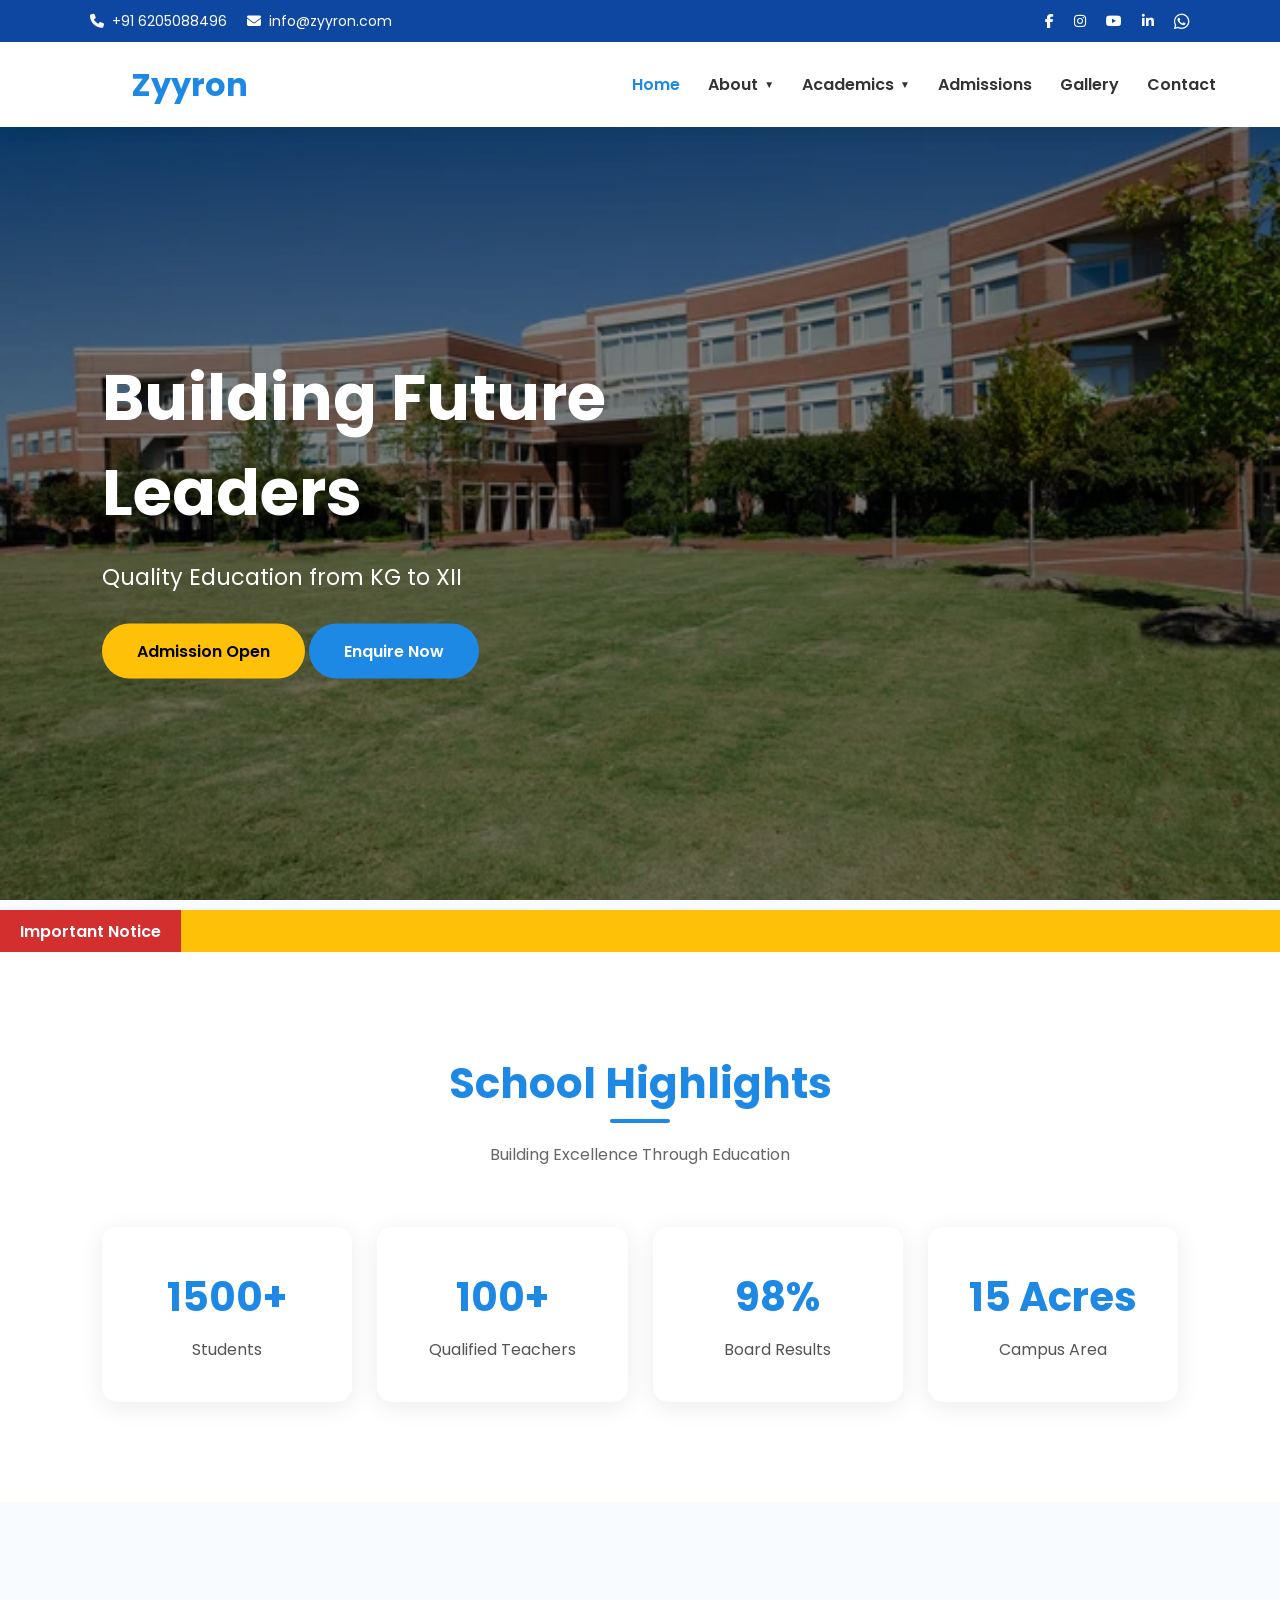
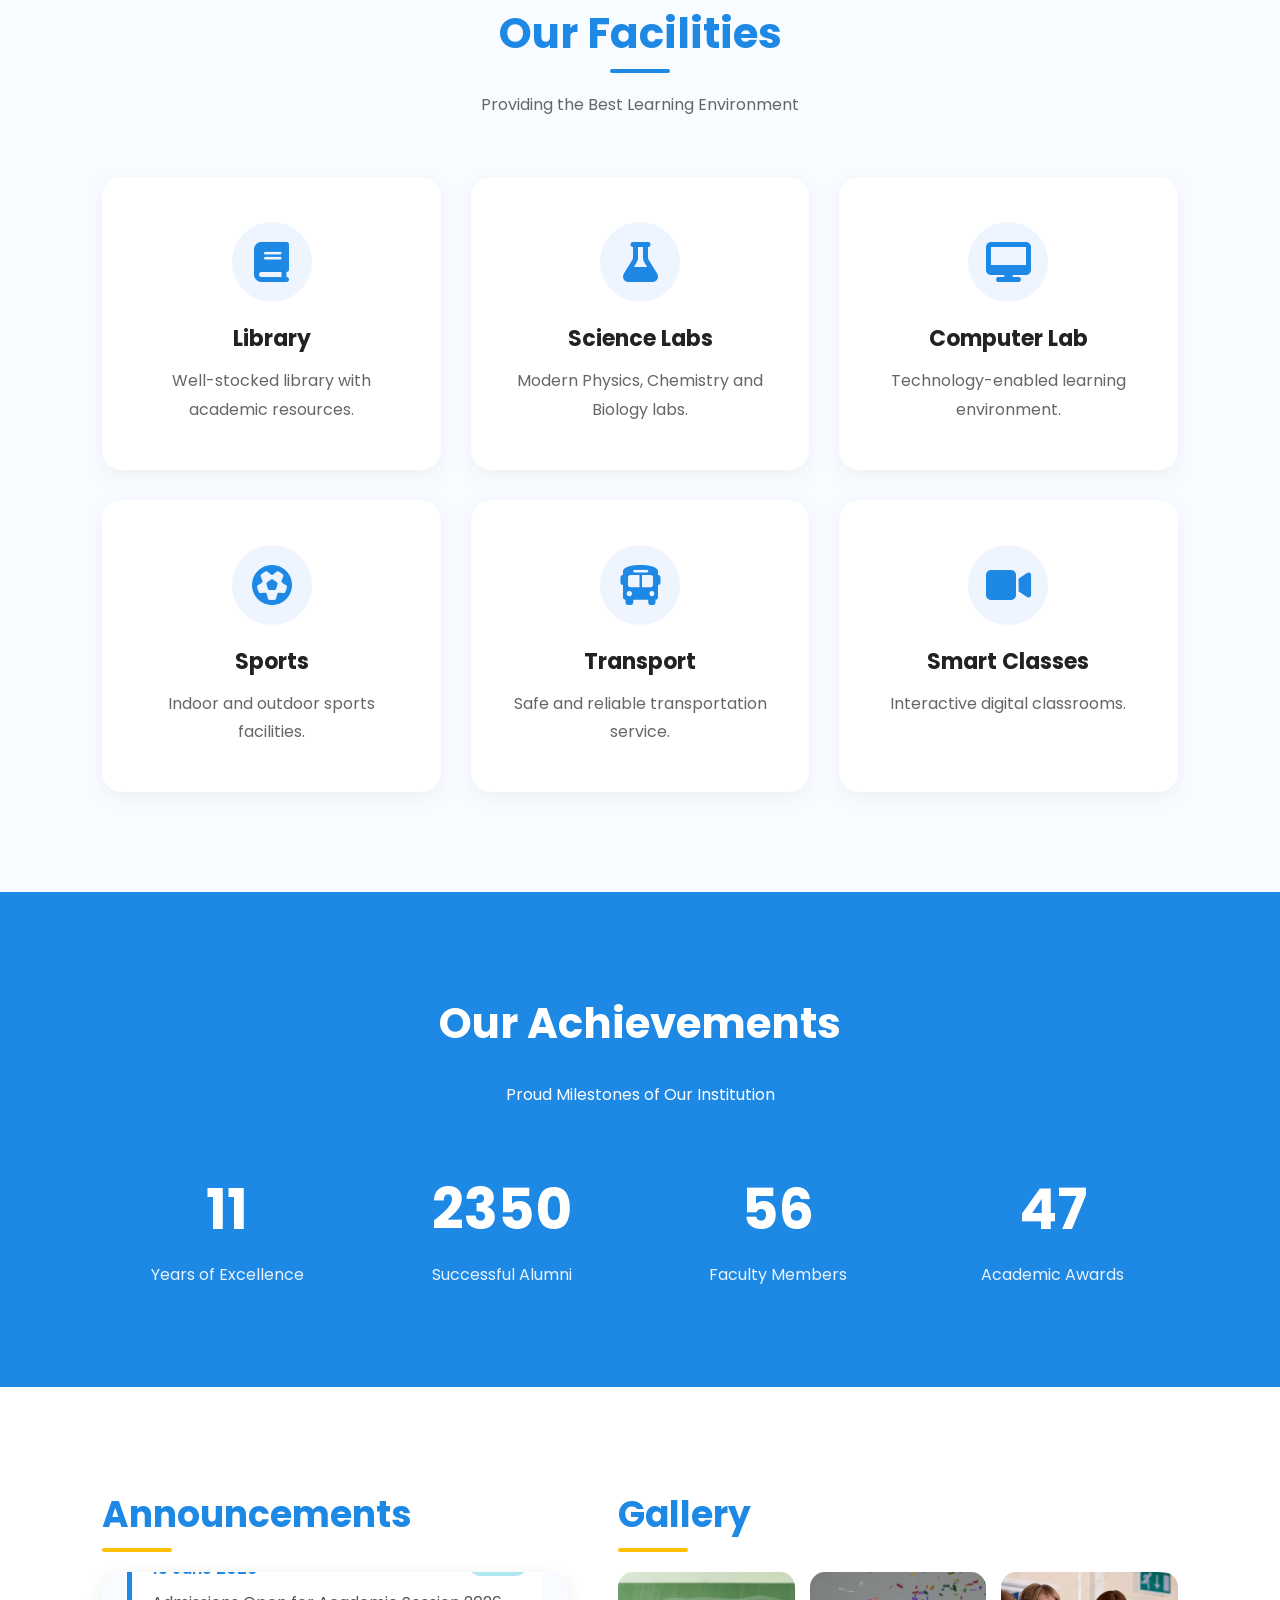
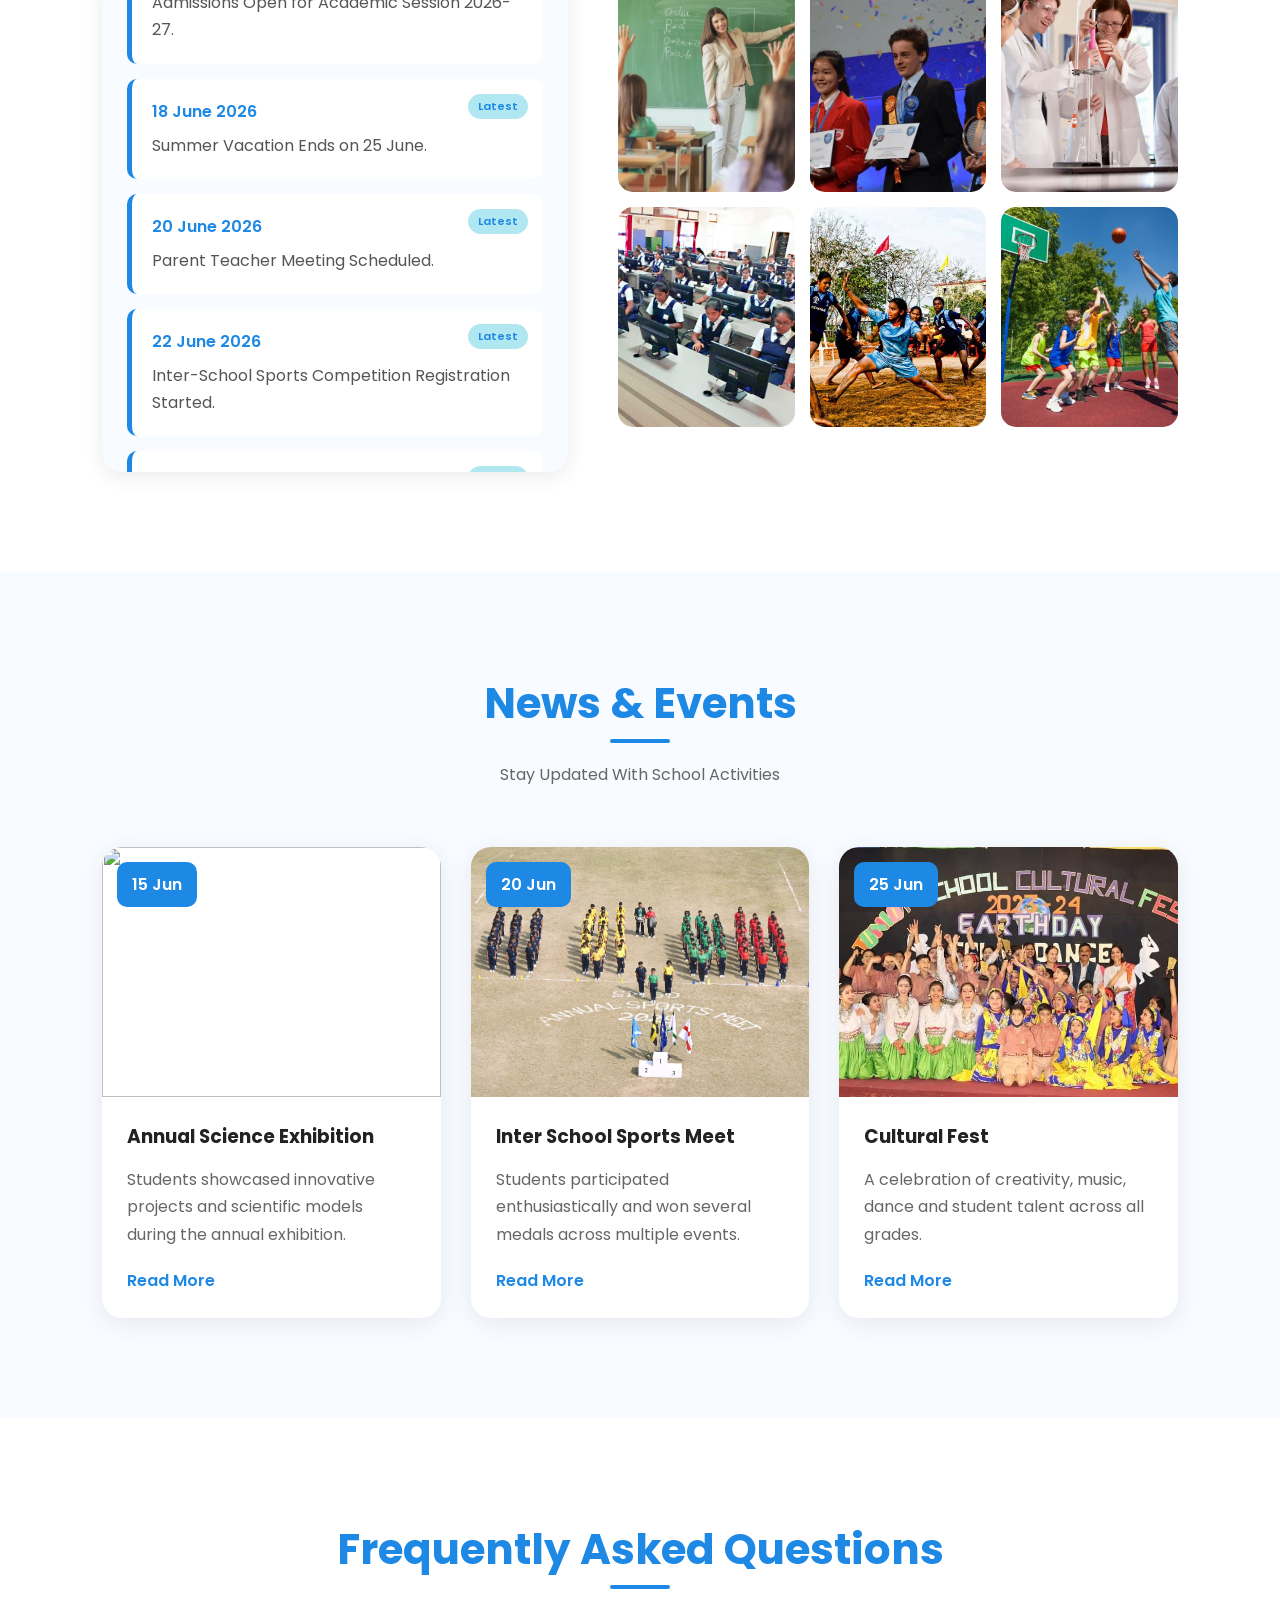
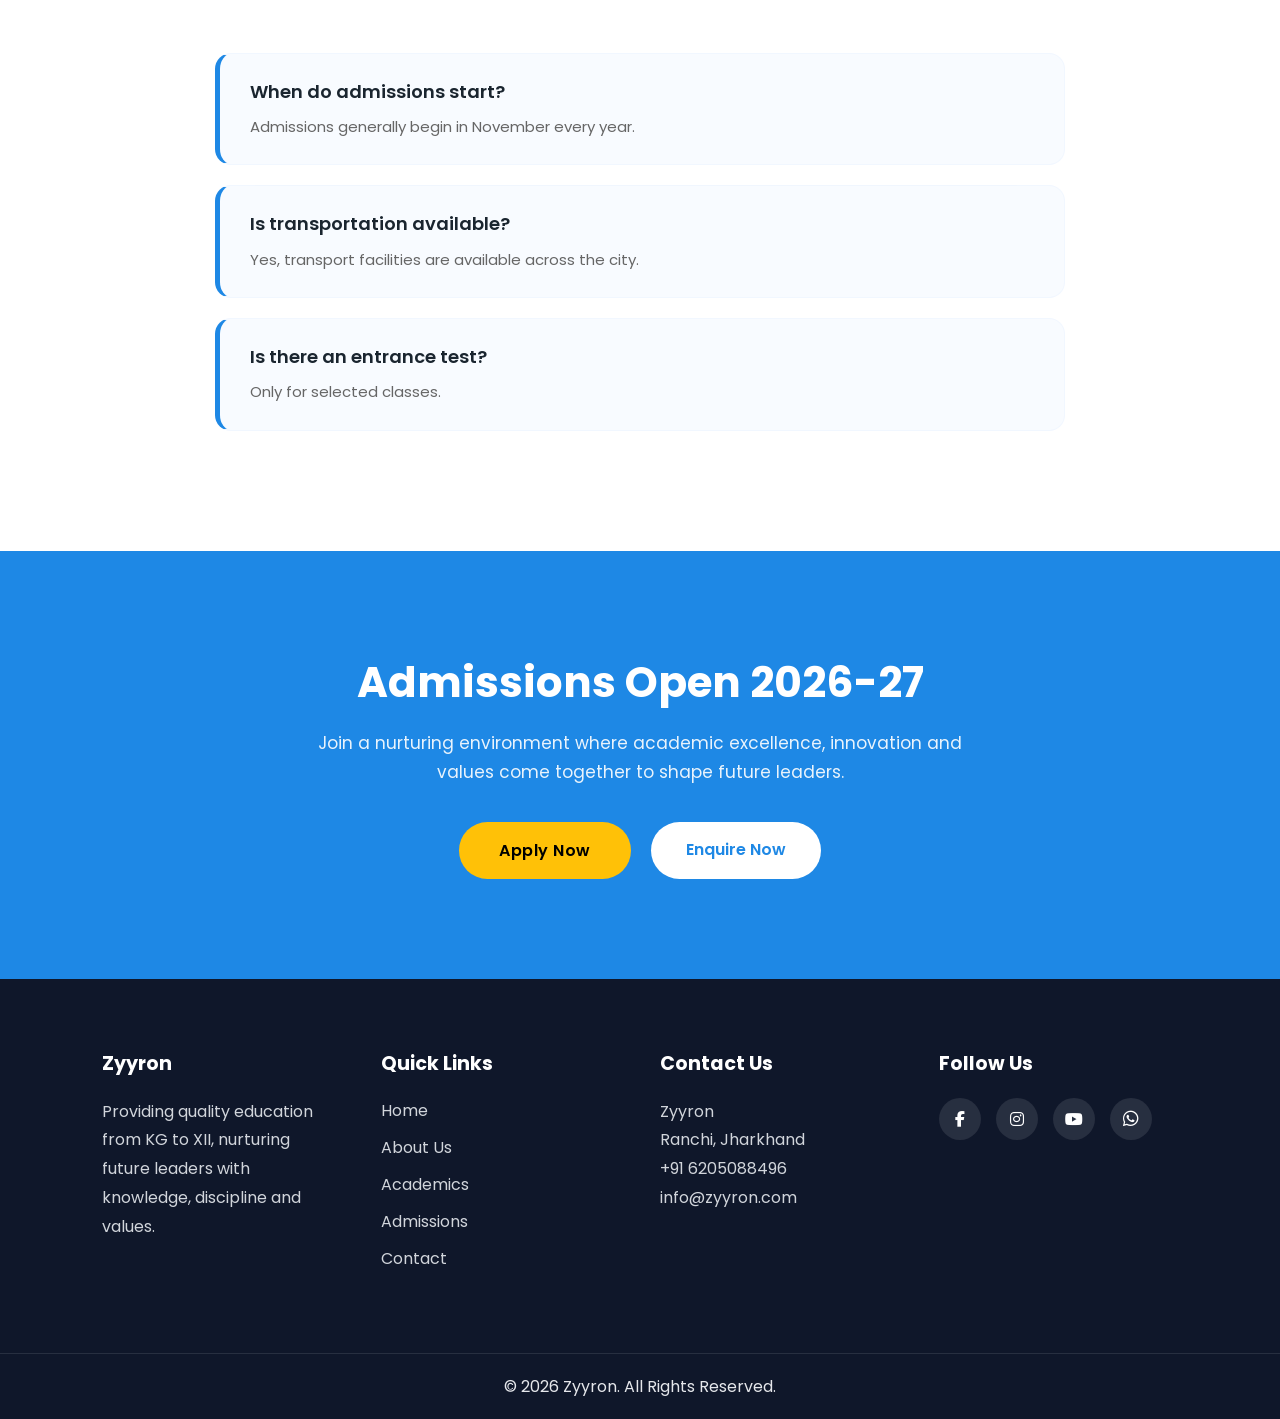
==== SCHOOL/index.html @ 056d48ff "Add files via upload" ====
<!doctype html>
<html lang="en">
  <head>
    <meta charset="UTF-8" />
    <meta name="viewport" content="width=device-width, initial-scale=1.0" />
    <meta
      name="description"
      content="Zyyron School provides quality education from KG to XII with modern facilities, experienced teachers and holistic development."
    />
    <title>School Website</title>

    <link rel="stylesheet" href="style.css" />

    <link
      rel="stylesheet"
      href="https://cdnjs.cloudflare.com/ajax/libs/font-awesome/6.5.1/css/all.min.css"
    />
    <link rel="preconnect" href="https://fonts.googleapis.com" />
    <link rel="preconnect" href="https://fonts.gstatic.com" crossorigin />

    <link
      href="https://fonts.googleapis.com/css2?family=Poppins:wght@300;400;500;600;700;800&display=swap"
      rel="stylesheet"
    />
    <link rel="stylesheet" href="https://unpkg.com/aos@2.3.4/dist/aos.css" />
  </head>
  <body>
    <!-- Navbar -->
    <header>
      <div class="top-bar">
        <div class="top-left">
          <span>
            <i class="fas fa-phone"></i>
            <a href="tel:+916205088496">+91 6205088496</a>
          </span>

          <span>
            <i class="fas fa-envelope"></i>
            <a href="mailto:info@zyyron.com">info@zyyron.com</a>
          </span>
        </div>

        <div class="top-right">
          <a href="#">
            <i class="fab fa-facebook-f"></i>
          </a>

          <a href="#">
            <i class="fab fa-instagram"></i>
          </a>

          <a href="#">
            <i class="fab fa-youtube"></i>
          </a>

          <a href="#">
            <i class="fab fa-linkedin-in"></i>
          </a>

          <a
            href="https://wa.me/916205088496"
            class="whatsapp-icon"
            target="_blank"
          >
            <i class="fab fa-whatsapp"></i>
          </a>
        </div>
      </div>
      <nav class="navbar">
        <div class="logo">
          <img src="images/logo.png" alt="" />
          <h2>Zyyron</h2>
        </div>

        <ul class="nav-links">
          <li><a href="index.html" class="active">Home</a></li>
          <li class="dropdown">
            <a href="about.html">About</a>

            <ul class="dropdown-menu">
              <li>
                <a href="director.html">Director's Message</a>
              </li>

              <li>
                <a href="principal.html">Principal's Message</a>
              </li>

              <li>
                <a href="mission-vision.html">Vision & Mission</a>
              </li>
            </ul>
          </li>
          <li class="dropdown">
            <a href="academics.html">Academics</a>
            <ul class="dropdown-menu">
              <li>
                <a href="curriculum.html">Curriculum</a>
              </li>
            </ul>
          </li>

          <li><a href="admissions.html">Admissions</a></li>
          <li><a href="gallery.html">Gallery</a></li>
          <li><a href="contact.html">Contact</a></li>
        </ul>

        <div class="menu-btn">
          <i class="fas fa-bars"></i>
        </div>
      </nav>
    </header>

    <!-- Hero Banner -->
    <section class="hero">
      <div class="slide active">
        <img src="images/school1.jpg" alt="" />
        <div class="overlay"></div>

        <div class="hero-content">
          <h1>Building Future Leaders</h1>
          <p>Quality Education from KG to XII</p>
          <a href="admissions.html" class="hero-btn">Admission Open</a>
          <a href="#" class="hero-btn enquiry-btn"> Enquire Now </a>
        </div>
      </div>

      <div class="slide">
        <img src="images/school2.jpg" alt="" />
        <div class="overlay"></div>

        <div class="hero-content">
          <h1>Learning Beyond Classrooms</h1>
          <p>Inspiring Excellence Everyday</p>
          <a href="about.html" class="hero-btn">Explore More</a>
        </div>
      </div>

      <div class="slide">
        <img src="images/students.jpg" alt="" />
        <div class="overlay"></div>

        <div class="hero-content">
          <h1>Empowering Young Minds</h1>
          <p>Knowledge • Values • Success</p>
          <a href="academics.html" class="hero-btn">Learn More</a>
        </div>
      </div>
    </section>

    <section class="notice-bar">
      <div class="notice-label">Important Notice</div>

      <div class="notice-wrapper">
        <div class="notice-text">
          Admissions Open For Academic Session 2026-27 • Scholarship
          Applications Available • Annual Sports Day Registration Starts From
          1st July • Parent-Teacher Meeting Scheduled On 15th July •
        </div>
      </div>
    </section>

    <!-- Enquiry Popup -->

    <div class="enquiry-popup" id="enquiryPopup">
      <div class="popup-content">
        <span class="close-popup">&times;</span>
        <div class="popup-icon">
          <i class="fas fa-graduation-cap"></i>
        </div>

        <h2>Admission Enquiry</h2>
        <p>Fill out the form and we'll get back to you shortly.</p>

        <form id="enquiryForm">
          <div class="form-group">
            <input
              type="text"
              name="name"
              placeholder="Student Name"
              required
            />
          </div>

          <div class="form-group">
            <input
              type="text"
              name="parent"
              placeholder="Parent Name"
              required
            />
          </div>

          <div class="form-group">
            <input
              type="tel"
              name="phone"
              placeholder="Mobile Number"
              required
            />
          </div>

          <div class="form-group">
            <input type="email" name="email" placeholder="Email Address" />
          </div>

          <div class="form-group">
            <select name="class" required>
              <option value="">Select Class</option>
              <option>UKG</option>
              <option>Class 1</option>
              <option>Class 2</option>
              <option>Class 3</option>
              <option>Class 4</option>
              <option>Class 5</option>
              <option>Class 6</option>
              <option>Class 7</option>
              <option>Class 8</option>
              <option>Class 9</option>
              <option>Class 10</option>
              <option>Class 11</option>
              <option>Class 12</option>
            </select>
          </div>

          <div class="form-group">
            <textarea
              rows="4"
              name="message"
              placeholder="Your Message"
            ></textarea>
          </div>

          <button type="submit" class="submit-btn">Submit Enquiry</button>
        </form>
      </div>
    </div>

    <!-- School Highlights -->

    <section class="highlights">
      <div class="section-title">
        <h2>School Highlights</h2>
        <p>Building Excellence Through Education</p>
      </div>

      <div class="highlight-container">
        <div class="highlight-card">
          <h3>1500+</h3>
          <p>Students</p>
        </div>

        <div class="highlight-card">
          <h3>100+</h3>
          <p>Qualified Teachers</p>
        </div>

        <div class="highlight-card">
          <h3>98%</h3>
          <p>Board Results</p>
        </div>

        <div class="highlight-card">
          <h3>15 Acres</h3>
          <p>Campus Area</p>
        </div>
      </div>
    </section>

    <!-- Facilities -->

    <section class="facilities">
      <div class="section-title">
        <h2>Our Facilities</h2>
        <p>Providing the Best Learning Environment</p>
      </div>

      <div class="facility-container">
        <div class="facility-card">
          <i class="fas fa-book"></i>
          <h3>Library</h3>
          <p>Well-stocked library with academic resources.</p>
        </div>

        <div class="facility-card">
          <i class="fas fa-flask"></i>
          <h3>Science Labs</h3>
          <p>Modern Physics, Chemistry and Biology labs.</p>
        </div>

        <div class="facility-card">
          <i class="fas fa-desktop"></i>
          <h3>Computer Lab</h3>
          <p>Technology-enabled learning environment.</p>
        </div>

        <div class="facility-card">
          <i class="fas fa-futbol"></i>
          <h3>Sports</h3>
          <p>Indoor and outdoor sports facilities.</p>
        </div>

        <div class="facility-card">
          <i class="fas fa-bus"></i>
          <h3>Transport</h3>
          <p>Safe and reliable transportation service.</p>
        </div>

        <div class="facility-card">
          <i class="fas fa-video"></i>
          <h3>Smart Classes</h3>
          <p>Interactive digital classrooms.</p>
        </div>
      </div>
    </section>

    <!-- Achievements -->

    <section class="achievements">
      <div class="section-title light">
        <h2>Our Achievements</h2>
        <p>Proud Milestones of Our Institution</p>
      </div>

      <div class="achievement-container">
        <div class="achievement-box">
          <h3 class="counter" data-target="25">0</h3>
          <span>Years of Excellence</span>
        </div>

        <div class="achievement-box">
          <h3 class="counter" data-target="5000">0</h3>
          <span>Successful Alumni</span>
        </div>

        <div class="achievement-box">
          <h3 class="counter" data-target="120">0</h3>
          <span>Faculty Members</span>
        </div>

        <div class="achievement-box">
          <h3 class="counter" data-target="100">0</h3>
          <span>Academic Awards</span>
        </div>
      </div>
    </section>

    <!-- Announcements & Gallery -->

    <section class="announcement-gallery">
      <!-- Announcements -->

      <div class="announcements">
        <div class="section-heading">
          <h2>Announcements</h2>
        </div>

        <div class="announcement-box">
          <div class="announcement-item">
            <span class="latest-badge"> Latest </span>
            <span>15 June 2026</span>
            <p>Admissions Open for Academic Session 2026-27.</p>
          </div>

          <div class="announcement-item">
            <span class="latest-badge"> Latest </span>
            <span>18 June 2026</span>
            <p>Summer Vacation Ends on 25 June.</p>
          </div>

          <div class="announcement-item">
            <span class="latest-badge"> Latest </span>
            <span>20 June 2026</span>
            <p>Parent Teacher Meeting Scheduled.</p>
          </div>

          <div class="announcement-item">
            <span class="latest-badge"> Latest </span>
            <span>22 June 2026</span>
            <p>Inter-School Sports Competition Registration Started.</p>
          </div>

          <div class="announcement-item">
            <span class="latest-badge"> Latest </span>
            <span>25 June 2026</span>
            <p>New School Transport Routes Released.</p>
          </div>
        </div>
      </div>

      <!-- Gallery -->

      <div class="gallery">
        <div class="section-heading">
          <h2>Gallery</h2>
        </div>

        <div class="gallery-grid">
          <img src="images/gallery1.webp" alt="" />
          <img src="images/gallery2.webp" alt="" />
          <img src="images/gallery3.jpg" alt="" />
          <img src="images/gallery4.jpg" alt="" />
          <img src="images/gallery5.jpg" alt="" />
          <img src="images/gallery6.webp" alt="" />
        </div>
      </div>
    </section>

    <!-- News & Events -->

    <section class="news-events">
      <div class="section-title">
        <h2>News & Events</h2>
        <p>Stay Updated With School Activities</p>
      </div>

      <div class="news-container">
        <div class="news-card">
          <div class="news-image">
            <img src="images/event1.jpg" alt="" />
            <span>15 Jun</span>
          </div>

          <div class="news-content">
            <h3>Annual Science Exhibition</h3>
            <p>
              Students showcased innovative projects and scientific models
              during the annual exhibition.
            </p>

            <a href="#">Read More</a>
          </div>
        </div>

        <div class="news-card">
          <div class="news-image">
            <img src="images/event2.jpg" alt="" />
            <span>20 Jun</span>
          </div>

          <div class="news-content">
            <h3>Inter School Sports Meet</h3>
            <p>
              Students participated enthusiastically and won several medals
              across multiple events.
            </p>

            <a href="#">Read More</a>
          </div>
        </div>

        <div class="news-card">
          <div class="news-image">
            <img src="images/event3.jpg" alt="" />
            <span>25 Jun</span>
          </div>

          <div class="news-content">
            <h3>Cultural Fest</h3>
            <p>
              A celebration of creativity, music, dance and student talent
              across all grades.
            </p>

            <a href="#">Read More</a>
          </div>
        </div>
      </div>
    </section>

    <section class="faq">
      <div class="section-title">
        <h2>Frequently Asked Questions</h2>
      </div>

      <div class="faq-item">
        <h3>When do admissions start?</h3>
        <p>Admissions generally begin in November every year.</p>
      </div>

      <div class="faq-item">
        <h3>Is transportation available?</h3>
        <p>Yes, transport facilities are available across the city.</p>
      </div>

      <div class="faq-item">
        <h3>Is there an entrance test?</h3>
        <p>Only for selected classes.</p>
      </div>
    </section>

    <!-- Admissions CTA -->

    <section class="admission-cta">
      <div class="cta-content">
        <h2>Admissions Open 2026-27</h2>

        <p>
          Join a nurturing environment where academic excellence, innovation and
          values come together to shape future leaders.
        </p>

        <div class="cta-buttons">
          <a href="admissions.html" class="apply-btn"> Apply Now </a>

          <a href="contact.html" class="enquire-btn"> Enquire Now </a>
        </div>
      </div>
    </section>
    <footer>
      <div class="footer-container">
        <div class="footer-box">
          <h3>Zyyron</h3>

          <p>
            Providing quality education from KG to XII, nurturing future leaders
            with knowledge, discipline and values.
          </p>
        </div>

        <div class="footer-box">
          <h3>Quick Links</h3>

          <ul>
            <li><a href="index.html">Home</a></li>
            <li><a href="about.html">About Us</a></li>
            <li><a href="academics.html">Academics</a></li>
            <li><a href="admissions.html">Admissions</a></li>
            <li><a href="contact.html">Contact</a></li>
          </ul>
        </div>

        <div class="footer-box">
          <h3>Contact Us</h3>

          <p>
            Zyyron<br />
            Ranchi, Jharkhand
          </p>

          <p>+91 6205088496</p>

          <p>info@zyyron.com</p>
        </div>

        <div class="footer-box">
          <h3>Follow Us</h3>

          <div class="social-icons">
            <a href="#"><i class="fab fa-facebook-f"></i></a>

            <a href="#"><i class="fab fa-instagram"></i></a>

            <a href="#"><i class="fab fa-youtube"></i></a>

            <a
              href="https://wa.me/916205088496"
              class="whatsapp-icon"
              target="_blank"
            >
              <i class="fab fa-whatsapp"></i>
            </a>
          </div>
        </div>
      </div>

      <div class="copyright">
        <a href="https://www.zyyron.com">© 2026 Zyyron. All Rights Reserved.</a>
      </div>
    </footer>

    <script src="https://unpkg.com/aos@2.3.4/dist/aos.js"></script>

    <script>
      document.addEventListener("DOMContentLoaded", () => {
        /* AOS */
        AOS.init({
          duration: 1000,
          once: true,
        });

        /* MOBILE MENU */
        const menuBtn = document.querySelector(".menu-btn");
        const navLinks = document.querySelector(".nav-links");

        if (menuBtn && navLinks) {
          menuBtn.addEventListener("click", () => {
            navLinks.classList.toggle("active");

            const icon = menuBtn.querySelector("i");

            if (icon) {
              icon.className = navLinks.classList.contains("active")
                ? "fas fa-times"
                : "fas fa-bars";
            }
          });
        }

        /* HERO SLIDER */
        const slides = document.querySelectorAll(".slide");

        if (slides.length > 1) {
          let currentSlide = 0;

          setInterval(() => {
            slides[currentSlide].classList.remove("active");

            currentSlide = (currentSlide + 1) % slides.length;

            slides[currentSlide].classList.add("active");
          }, 4000);
        }

        /* COUNTER */
        const counters = document.querySelectorAll(".counter");
        const achievementSection = document.querySelector(".achievements");

        if (counters.length && achievementSection) {
          const startCounter = () => {
            counters.forEach((counter) => {
              const target = Number(counter.dataset.target);
              let count = 0;
              const increment = target / 100;

              const updateCounter = () => {
                count += increment;

                if (count < target) {
                  counter.textContent = Math.floor(count);

                  requestAnimationFrame(updateCounter);
                } else {
                  counter.textContent = target.toLocaleString();
                }
              };

              updateCounter();
            });
          };

          const observer = new IntersectionObserver(
            (entries) => {
              if (entries[0].isIntersecting) {
                startCounter();
                observer.unobserve(achievementSection);
              }
            },
            {
              threshold: 0.3,
            },
          );

          observer.observe(achievementSection);
        }

        /* AUTO ANNOUNCEMENT SCROLL */
        const announcementBox = document.querySelector(".announcement-box");

        if (announcementBox) {
          let scrollAmount = 0;
          let scrollInterval;

          const startScroll = () => {
            scrollInterval = setInterval(() => {
              scrollAmount++;

              announcementBox.scrollTop = scrollAmount;

              if (
                scrollAmount >=
                announcementBox.scrollHeight - announcementBox.clientHeight
              ) {
                scrollAmount = 0;
              }
            }, 40);
          };

          const stopScroll = () => {
            clearInterval(scrollInterval);
          };

          startScroll();

          announcementBox.addEventListener("mouseenter", stopScroll);
          announcementBox.addEventListener("mouseleave", startScroll);
        }

        /* ENQUIRY POPUP */
        const popup = document.getElementById("enquiryPopup");
        const openBtn = document.querySelector(".enquiry-btn");
        const closeBtn = document.querySelector(".close-popup");

        if (popup) {
          // Auto popup after 8 seconds
          setTimeout(() => {
            popup.style.display = "flex";
          }, 8000);

          // Open from button
          if (openBtn) {
            openBtn.addEventListener("click", (e) => {
              e.preventDefault();
              popup.style.display = "flex";
            });
          }

          // Close button
          if (closeBtn) {
            closeBtn.addEventListener("click", () => {
              popup.style.display = "none";
            });
          }

          // Click outside
          popup.addEventListener("click", (e) => {
            if (e.target === popup) {
              popup.style.display = "none";
            }
          });
        }
      });
    </script>
  </body>
</html>
---- SCHOOL/style.css ----
/* ====================================
   GLOBAL
==================================== */

* {
    margin: 0;
    padding: 0;
    box-sizing: border-box;
}

html {
    scroll-behavior: smooth;
}

body {
    font-family: 'Poppins', sans-serif;
    background: #f8fbff;
    overflow-x: hidden;
    color:#333;  /*--------------------------------------*/
}

a {
    text-decoration: none;
    color: inherit; /*------------------*/
}

img {
    max-width: 100%;
    display: block;
    height: auto;/*---------------------*/
}

section {
    width: 100%;
}

/* ====================================
   TOP BAR
==================================== */

.top-bar {
    position: fixed;
    top: 0;
    left: 0;
    width: 100%;
    height: 42px;

    display: flex;
    justify-content: space-between;
    align-items: center;

    padding: 0 7%;

    background: #0d47a1;
    color: #fff;

    z-index: 1001;
    font-size: 14px;
}

.top-left,
.top-right {
    display: flex;
    align-items: center;
    gap: 20px;
}

.top-left span {
    display: flex;
    align-items: center;
    gap: 8px;
}

.top-left a,
.top-right a {
    color: #fff;
    transition: .3s;
}

.top-left a:hover {
    text-decoration: underline;
}

.top-right a:hover {
    color: #FFC107;
    transform: translateY(-2px);
}

.whatsapp-icon {
    font-size: 18px;
}

/* ====================================
   NAVBAR
==================================== */

.navbar {
    position: fixed;
    top: 42px;
    left: 0;

    width: 100%;
    height: 85px;

    display: flex;
    justify-content: space-between;
    align-items: center;

    padding: 0 5%;

    background: #fff;

    box-shadow: 0 2px 15px rgba(0, 0, 0, .08);

    z-index: 1000;
}

.logo {
    display: flex;
    align-items: center;
    gap: 12px;
}

.logo img {
    width: 55px;
}

.logo h2 {
    color: #1E88E5;
    font-size: 32px;
    font-weight: 700;
}

.nav-links {
    display: flex;
    align-items: center;
    list-style: none;
    gap: 28px;
}

.nav-links li {
    position: relative;
}

.nav-links a {
    text-decoration: none;
    color: #333;
    font-weight: 600;
    transition: .3s;
}

.nav-links a:hover {
    color: #1E88E5;
}

/* ====================================
   DROPDOWN
==================================== */

.dropdown {
    position: relative;
}

.dropdown>a {
    display: flex;
    align-items: center;
    gap: 6px;
}

.dropdown>a::after {
    content: "▼";
    font-size: 10px;
    transition:.3s;/*-----------------*/

}
.dropdown:hover>a::after{
    transform:rotate(180deg);
}

.dropdown-menu {
    position: absolute;

    top: 120%;
    left: 0;

    min-width: 240px;

    background: #fff;

    list-style: none;

    border-radius: 12px;

    overflow: hidden;

    box-shadow: 0 10px 30px rgba(0, 0, 0, .12);

    opacity: 0;
    visibility: hidden;

    transform: translateY(10px);

    transition: .3s ease;

    z-index: 1100;
}

.dropdown:hover .dropdown-menu {
    opacity: 1;
    visibility: visible;
    transform: translateY(0);
}

.dropdown-menu li {
    width: 100%;
    border-bottom: 1px solid #eee;
}

.dropdown-menu li:last-child {
    border-bottom: none;
}

.dropdown-menu a {
    display: block;

    padding: 14px 18px;

    color: #333;
    font-weight: 500;

    transition: .3s;
}

.dropdown-menu a:hover {
    background: #f8fbff;
    color: #1E88E5;
}

.nav-links a.active{
    color:#1E88E5;
}

/* ====================================
   MOBILE MENU BUTTON
==================================== */

.menu-btn{
    display:none;
    font-size:28px;
    cursor:pointer;
    color:#333;
}

/* ====================================
   TABLET
==================================== */

@media (max-width:992px){

    .top-bar{
        padding:0 4%;
        font-size:13px;
    }

    .top-left,
    .top-right{
        gap:12px;
    }

    .navbar{
        padding:0 4%;
    }

    .logo h2{
        font-size:28px;
    }

    .nav-links{
        gap:18px;
    }

    .nav-links a{
        font-size:15px;
    }
}

/* ====================================
   MOBILE
==================================== */

@media (max-width:768px){

    /* Top Bar */

    .top-bar{
        height:40px;
        padding:0 4%;
        font-size:12px;
    }

    .top-left,
    .top-right{
        gap:10px;
    }

    /* Navbar */

    .navbar{
        top:40px;
        height:70px;
        padding:0 5%;
    }

    .logo img{
        width:42px;
    }

    .logo h2{
        font-size:24px;
    }

    .menu-btn{
        display:block;
        font-size:24px;
        z-index:1100;
    }

    /* Mobile Menu */

    .nav-links{
        position:fixed;
        top:110px; /* 40px top bar + 70px navbar */
        left:0;

        width:100%;

        background:#fff;

        display:none;
        flex-direction:column;
        align-items:flex-start;

        gap:0;

        padding:15px 0;

        box-shadow:0 10px 20px rgba(0,0,0,.08);

        z-index:999;
    }

    .nav-links.active{
        display:flex;
    }

    .nav-links li{
        width:100%;
    }

    .nav-links a{
        display:block;
        width:100%;
        padding:14px 25px;
    }

    /* Mobile Dropdown */

    .dropdown-menu{
        position:static;
        width:100%;
        min-width:100%;

        display:none;

        opacity:1;
        visibility:visible;

        transform:none;

        background:#f8fbff;

        box-shadow:none;
        border-radius:0;
    }

    .dropdown.active .dropdown-menu{
        display:block;
    }

    .dropdown-menu li{
        border:none;
    }

    .dropdown-menu a{
        padding:12px 45px;
        font-size:14px;
    }

    .dropdown:hover .dropdown-menu{
        transform:none;
    }

    /* Hero Offsets */

    .hero,
    .about-hero,
    .admission-hero,
    .director-hero,
    .principal-hero,
    .academics-hero,
    .curriculum-hero{
        margin-top:110px;
    }
}

/* ====================================
   SMALL MOBILE
==================================== */

@media (max-width:480px){

    .top-bar{
        font-size:11px;
        padding:0 3%;
    }

    .top-left{
        gap:8px;
    }

    .top-right{
        gap:8px;
    }

    /* Hide email on very small screens */

    .top-left span:last-child{
        display:none;
    }

    .logo h2{
        font-size:22px;
    }

    .logo img{
        width:38px;
    }

    .menu-btn{
        font-size:22px;
    }

    .nav-links a{
        font-size:15px;
    }
}

/* ====================================
   PAGE OFFSET DESKTOP
==================================== */

.hero,
.about-hero,
.admission-hero,
.director-hero,
.principal-hero{
    margin-top:127px;
}

/* ====================================
   HERO
==================================== */

.hero {
    position: relative;
    width: 100%;
    min-height: calc(100vh - 127px);
    overflow: hidden;
}

.slide {
    position: absolute;
    inset: 0;
    opacity: 0;
    transition: opacity 1s ease-in-out;
}

.slide.active {
    opacity: 1;
}

.slide img {
    width: 100%;
    height: 100%;
    object-fit: cover;
}

.overlay {
    position: absolute;
    inset: 0;
    background: rgba(0, 0, 0, .45);
}

.hero-content {
    position: absolute;
    top: 50%;
    left: 8%;
    transform: translateY(-50%);
    color: #fff;
    max-width: 650px;
    z-index: 2;
}

.hero-content h1 {
    font-size: clamp(2.5rem, 5vw, 4rem);
    margin-bottom: 20px;
}

.hero-content p {
    font-size: clamp(1rem, 2vw, 1.4rem);
    margin-bottom: 30px;
}

.hero-btn {
    display: inline-block;
    padding: 15px 35px;

    background: #FFC107;
    color: #000;

    border-radius: 50px;
    font-weight: 600;

    transition: .3s;
}

.hero-btn:hover {
    transform: translateY(-3px);
    box-shadow: 0 10px 25px rgba(255, 193, 7, .4);
}

.hero-buttons {
    display: flex;
    gap: 15px;
    flex-wrap: wrap;
}

.enquiry-btn {
    background: #1E88E5;
    color: #fff;
}

.enquiry-btn:hover {
    box-shadow: 0 10px 25px rgba(30, 136, 229, .4);
}

/* ====================================
   HERO BUTTON FIX
==================================== */

.hero-buttons{
    display:flex;
    justify-content:center;
    align-items:center;
    gap:20px;
    flex-wrap:wrap;
}

.hero-buttons a{
    display:inline-flex;
    align-items:center;
    justify-content:center;

    min-width:180px;
    padding:14px 28px;

    text-align:center;
    white-space:nowrap;
}

/* Mobile */

@media (max-width:768px){

    .hero-buttons{
        flex-direction:column;
        width:100%;
        gap:15px;
    }

    .hero-buttons a{
        width:100%;
        max-width:250px;
    }
}

/*enquiry popup*/

/* ====================================
   ENQUIRY POPUP
==================================== */

.enquiry-popup {
    position: fixed;
    inset: 0;

    display: none;
    justify-content: center;
    align-items: center;

    padding: 20px;

    background: rgba(0, 0, 0, .75);
    backdrop-filter: blur(4px);

    z-index: 9999;
}

.popup-icon {
    width: 80px;
    height: 80px;

    margin: 0 auto 20px;

    display: flex;
    align-items: center;
    justify-content: center;

    border-radius: 50%;

    background: #e3f2fd;

    color: #1E88E5;

    font-size: 36px;
}

.popup-content form {
    text-align: left;
}

.popup-content {
    position: relative;

    width: 100%;
    max-width: 550px;
    max-height: 90vh;

    overflow-y: auto;

    background: #fff;

    text-align: center;


    padding: 35px;
    border-radius: 20px;

    box-shadow: 0 20px 50px rgba(0, 0, 0, .25);

    animation: popupShow .4s ease;
}

@keyframes popupShow {

    from {
        opacity: 0;
        transform: translateY(30px) scale(.95);
    }

    to {
        opacity: 1;
        transform: translateY(0) scale(1);
    }
}

.close-popup {
    position: absolute;
    top: 15px;
    right: 20px;

    width: 35px;
    height: 35px;

    display: flex;
    align-items: center;
    justify-content: center;

    border-radius: 50%;

    background: #f1f5f9;

    cursor: pointer;

    font-size: 22px;
    font-weight: 600;

    transition: .3s;
}

.close-popup:hover {
    background: #ef4444;
    color: #fff;
}

.popup-content h2 {
    color: #1E88E5;
    margin-bottom: 8px;
    font-size: 32px;
}

.popup-content p {
    color: #666;
    margin-bottom: 25px;
    line-height: 1.6;
}

.form-group {
    margin-bottom: 15px;
}

.form-group input,
.form-group select,
.form-group textarea {
    width: 100%;

    padding: 14px 16px;

    border: 1px solid #dbe2ea;
    border-radius: 12px;

    font-size: 15px;

    transition: .3s;
}

.form-group input:focus,
.form-group select:focus,
.form-group textarea:focus {
    outline: none;
    border-color: #1E88E5;
    box-shadow: 0 0 0 3px rgba(30, 136, 229, .15);
}

.form-group textarea {
    resize: none;
}

.submit-btn {
    width: 100%;

    border: none;

    padding: 15px;

    background: #1E88E5;
    color: #fff;

    font-size: 16px;
    font-weight: 600;

    border-radius: 12px;

    cursor: pointer;

    transition: .3s;
}

.submit-btn:hover {
    background: #1565C0;
    transform: translateY(-2px);
}

/* MOBILE */

@media(max-width:768px) {

    .popup-content {
        padding: 25px;
        max-width: 95%;
    }

    .popup-content h2 {
        font-size: 26px;
    }

    .popup-content p {
        font-size: 14px;
    }

    .form-group input,
    .form-group select,
    .form-group textarea {
        padding: 12px;
        font-size: 14px;
    }
}

/* ====================================
   NOTICE BAR
==================================== */

.notice-bar {
    width: 100%;
    height: 42px;

    display: flex;
    align-items: center;

    background: #FFC107;
    overflow: hidden;

    margin-top: 10px;
    box-shadow: 0 2px 8px rgba(0, 0, 0, .08);
}

.notice-label {
    height: 100%;
    padding: 0 20px;

    display: flex;
    align-items: center;

    background: #d32f2f;
    color: #fff;

    font-weight: 600;
    white-space: nowrap;
}

.notice-wrapper {
    flex: 1;
    overflow: hidden;
}

.notice-text {
    display: inline-block;
    white-space: nowrap;

    padding-left: 100%;

    color: #222;
    font-weight: 600;

    animation: noticeScroll 20s linear infinite;
}

@keyframes noticeScroll {
    from {
        transform: translateX(0);
    }

    to {
        transform: translateX(-100%);
    }
}

/* ====================================
   COMMON SECTION TITLE
==================================== */

.section-title {
    text-align: center;
    margin-bottom: 60px;
}

.section-title h2 {
    font-size: clamp(2rem, 4vw, 2.5rem);
    color: #1E88E5;
    margin-bottom: 10px;
}

.section-title p {
    color: #666;
    font-size: 1rem;
}

.section-title.light h2,
.section-title.light p {
    color: #fff;
}

/* ====================================
   HIGHLIGHTS
==================================== */

.highlights {
    padding: 100px 8%;
    background: #fff;
}

.highlight-container {
    display: grid;
    grid-template-columns: repeat(4, 1fr);
    gap: 25px;
}

.highlight-card {
    background: #fff;
    padding: 40px 20px;

    text-align: center;

    border-radius: 15px;

    box-shadow: 0 5px 25px rgba(0, 0, 0, .08);

    transition: .3s ease;
}

.highlight-card:hover {
    transform: translateY(-10px);
    box-shadow: 0 15px 35px rgba(0, 0, 0, .12);
}

.highlight-card h3 {
    font-size: clamp(2rem, 4vw, 2.5rem);
    color: #1E88E5;
    margin-bottom: 10px;
}

.highlight-card p {
    color: #555;
}

/* ====================================
   FACILITIES
==================================== */

.facilities {
    padding: 100px 8%;
    background: #f8fbff;
}

.facility-container {
    display: grid;
    grid-template-columns: repeat(3, 1fr);
    gap: 30px;
}

.facility-card {
    background: #fff;
    padding: 35px;

    text-align: center;

    border-radius: 15px;

    box-shadow: 0 5px 20px rgba(0, 0, 0, .08);

    transition: .3s ease;
}

.facility-card:hover {
    transform: translateY(-10px);
    box-shadow: 0 15px 35px rgba(0, 0, 0, .12);
}

.facility-card i {
    font-size: 40px;
    color: #1E88E5;
    margin-bottom: 20px;
}

.facility-card h3 {
    margin-bottom: 10px;
}

.facility-card p {
    color: #666;
    line-height: 1.7;
}

/* ====================================
   ACHIEVEMENTS
==================================== */

.achievements {
    padding: 100px 8%;
    background: #1E88E5;
}

.achievement-container {
    display: grid;
    grid-template-columns: repeat(4, 1fr);
    gap: 25px;
}

.achievement-box {
    text-align: center;
    color: #fff;
    transition: .3s;
}

.achievement-box:hover {
    transform: translateY(-8px);
}

.achievement-box h3 {
    font-size: clamp(2.5rem, 5vw, 3.5rem);
    margin-bottom: 10px;
}

.achievement-box span {
    font-size: 1rem;
    color: rgba(255, 255, 255, .9);
}

/* ====================================
   RESPONSIVE
==================================== */

@media (max-width:1024px) {

    .highlight-container,
    .achievement-container {
        grid-template-columns: repeat(2, 1fr);
    }

    .facility-container {
        grid-template-columns: repeat(2, 1fr);
    }
}

@media (max-width:768px) {

    .highlights,
    .facilities,
    .achievements {
        padding: 70px 5%;
    }

    .highlight-container,
    .facility-container,
    .achievement-container {
        grid-template-columns: 1fr;
    }

    .notice-label {
        font-size: 13px;
        padding: 0 12px;
    }

    .notice-text {
        font-size: 13px;
    }

    .section-title {
        margin-bottom: 40px;
    }
}

/* ====================================
   ANNOUNCEMENTS + GALLERY
==================================== */

.announcement-gallery {
    padding: 100px 8%;
    background: #fff;

    display: grid;
    grid-template-columns: 1fr 1.2fr;
    gap: 50px;
}

.section-heading {
    margin-bottom: 30px;
}

.section-heading h2 {
    position: relative;

    color: #1E88E5;
    font-size: clamp(1.8rem, 4vw, 2.25rem);
}

.section-heading h2::after {
    content: "";

    position: absolute;
    left: 0;
    bottom: -10px;

    width: 70px;
    height: 4px;

    background: #FFC107;
    border-radius: 5px;
}

/* ====================================
   ANNOUNCEMENTS
==================================== */

.announcement-box {
    height: 500px;

    overflow: hidden;

    padding: 25px;

    background: #f8fbff;

    border-radius: 20px;

    box-shadow: 0 5px 20px rgba(0, 0, 0, .08);
}

.announcement-item {
    position: relative;

    margin-bottom: 15px;
    padding: 20px;

    background: #fff;

    border-left: 5px solid #1E88E5;
    border-radius: 10px;
}

.announcement-item span {
    display: block;

    margin-bottom: 8px;

    color: #1E88E5;
    font-weight: 600;
}

.announcement-item p {
    color: #555;
    line-height: 1.7;
}

.latest-badge {
    position: absolute;
    top: 15px;
    right: 15px;

    padding: 4px 10px;

    background: #b0e7f1;
    color: #fff;

    font-size: 11px;
    font-weight: 600;

    border-radius: 20px;
}

/* ====================================
   GALLERY
==================================== */

.gallery-grid {
    display: grid;
    grid-template-columns: repeat(3, 1fr);
    gap: 15px;
}

.gallery-grid img {
    width: 100%;
    height: 220px;

    object-fit: cover;

    border-radius: 15px;

    transition: .4s ease;
    cursor: pointer;
}

.gallery-grid img:hover {
    transform: scale(1.05);
}

/* ====================================
   NEWS & EVENTS
==================================== */

.news-events {
    padding: 100px 8%;
    background: #f8fbff;
}

.news-container {
    display: grid;
    grid-template-columns: repeat(3, 1fr);
    gap: 30px;
}

.news-card {
    overflow: hidden;

    background: #fff;

    border-radius: 20px;

    box-shadow: 0 5px 25px rgba(0, 0, 0, .08);

    transition: .3s ease;
}

.news-card:hover {
    transform: translateY(-10px);
    box-shadow: 0 15px 35px rgba(0, 0, 0, .12);
}

.news-image {
    position: relative;
}

.news-image img {
    width: 100%;
    height: 250px;

    object-fit: cover;
}

.news-image span {
    position: absolute;
    top: 15px;
    left: 15px;

    padding: 10px 15px;

    background: #1E88E5;
    color: #fff;

    border-radius: 10px;

    font-weight: 600;
}

.news-content {
    padding: 25px;
}

.news-content h3 {
    margin-bottom: 15px;
    color: #222;
}

.news-content p {
    margin-bottom: 20px;

    color: #666;
    line-height: 1.7;
}

.news-content a {
    color: #1E88E5;
    font-weight: 600;
    text-decoration: none;
}

.news-content a:hover {
    color: #1565C0;
}

/* ====================================
   ADMISSION CTA
==================================== */

.admission-cta {
    padding: 100px 8%;

    text-align: center;

    color: #fff;

    background: linear-gradient(135deg,
            #1E88E5,
            #42A5F5);
}

.cta-content h2 {
    font-size: clamp(2rem, 5vw, 3rem);
    margin-bottom: 20px;
}

.cta-content p {
    max-width: 700px;

    margin: 0 auto 35px;

    line-height: 1.8;
}

.cta-buttons {
    display: flex;
    justify-content: center;
    gap: 20px;

    flex-wrap: wrap;
}

.apply-btn,
.enquire-btn {
    padding: 15px 35px;

    border-radius: 50px;

    font-weight: 600;
    text-decoration: none;

    transition: .3s ease;
}

.apply-btn {
    background: #FFC107;
    color: #222;
}

.enquire-btn {
    background: #fff;
    color: #1E88E5;
}

.apply-btn:hover,
.enquire-btn:hover {
    transform: translateY(-3px);
}

/* ====================================
   TABLET
==================================== */

@media (max-width:1024px) {

    .announcement-gallery {
        grid-template-columns: 1fr;
    }

    .news-container {
        grid-template-columns: repeat(2, 1fr);
    }
}

/* ====================================
   MOBILE
==================================== */

@media (max-width:768px) {

    .announcement-gallery,
    .news-events,
    .admission-cta {
        padding: 70px 5%;
    }

    .gallery-grid {
        grid-template-columns: repeat(2, 1fr);
    }

    .gallery-grid img {
        height: 170px;
    }

    .news-container {
        grid-template-columns: 1fr;
    }

    .announcement-box {
        height: 450px;
    }

    .cta-buttons {
        flex-direction: column;
        align-items: center;
    }

    .apply-btn,
    .enquire-btn {
        width: 220px;
        text-align: center;
    }
}

/* ====================================
   SMALL MOBILE
==================================== */

@media (max-width:480px) {

    .gallery-grid {
        grid-template-columns: 1fr;
    }

    .gallery-grid img {
        height: 220px;
    }

    .announcement-box {
        padding: 20px;
    }

    .announcement-item {
        padding: 18px;
    }
}

/* ====================================
   FOOTER
==================================== */

footer {
    background: #0f172a;
    color: #fff;
}

.footer-container {
    padding: 70px 8%;

    display: grid;
    grid-template-columns: repeat(4, 1fr);
    gap: 40px;
}

.footer-box h3 {
    margin-bottom: 20px;
    color: #fff;
    font-size: 1.2rem;
}

.footer-box p {
    color: #d1d5db;
    line-height: 1.8;
}

.footer-box ul {
    list-style: none;
}

.footer-box ul li {
    margin-bottom: 12px;
}

.footer-box ul li a {
    color: #d1d5db;
    text-decoration: none;
    transition: .3s ease;
}

.footer-box ul li a:hover {
    color: #fff;
    padding-left: 4px;
}

/* ====================================
   SOCIAL ICONS
==================================== */

.social-icons {
    display: flex;
    flex-wrap: wrap;
    gap: 15px;
}

.social-icons a {
    width: 42px;
    height: 42px;

    display: flex;
    align-items: center;
    justify-content: center;

    background: rgba(255, 255, 255, .1);

    border-radius: 50%;

    color: #fff;
    text-decoration: none;

    transition: .3s ease;
}

.social-icons a:hover {
    background: #1E88E5;
    transform: translateY(-4px);
}

/* ====================================
   COPYRIGHT
==================================== */

.copyright {
    padding: 20px;

    text-align: center;

    border-top: 1px solid rgba(255, 255, 255, .1);

    color: #d1d5db;
}

.copyright a {
    color: #e5e7eb;
    text-decoration: none;
}

.copyright a:hover {
    color: #fff;
}

/* ====================================
   TABLET
==================================== */

@media (max-width:1024px) {

    .footer-container {
        grid-template-columns: repeat(2, 1fr);
    }
}

/* ====================================
   MOBILE
==================================== */

@media (max-width:768px) {

    .footer-container {
        padding: 60px 5%;
        grid-template-columns: 1fr;
        gap: 35px;
    }

    .footer-box {
        text-align: center;
    }

    .social-icons {
        justify-content: center;
    }
}


/* ====================================
   ABOUT HERO BANNER
==================================== */

.about-hero {
    position: relative;
    width: 100%;
    height: 420px;

    display: flex;
    align-items: center;
    justify-content: center;

    overflow: hidden;

    margin-top: 127px;
}

.about-hero img {
    position: absolute;
    top: 0;
    left: 0;

    width: 100%;
    height: 100%;

    object-fit: cover;

    z-index: 1;
}

.about-overlay {
    position: absolute;
    inset: 0;

    background: linear-gradient(rgba(0, 0, 0, .45),
            rgba(0, 0, 0, .55));

    z-index: 2;
}

.about-content {
    position: relative;
    z-index: 3;

    text-align: center;
    color: #fff;

    max-width: 900px;
    padding: 0 20px;
}

.about-content h1 {
    font-size: 64px;
    font-weight: 700;
    margin-bottom: 15px;
    line-height: 1.2;
}

.about-content p {
    font-size: 22px;
    line-height: 1.7;
    opacity: .95;
}

/* Tablet */

@media(max-width:992px) {

    .about-hero {
        height: 380px;
    }

    .about-content h1 {
        font-size: 52px;
    }

    .about-content p {
        font-size: 20px;
    }
}

/* Mobile */

@media(max-width:768px) {

    .about-hero {
        height: 300px;
        margin-top: 75px;
    }

    .about-content h1 {
        font-size: 38px;
    }

    .about-content p {
        font-size: 16px;
        line-height: 1.6;
    }
}

/* ====================================
   ABOUT SCHOOL
==================================== */

.about-school {
    padding: 100px 8%;
    background: #fff;
}

.about-school-container {
    max-width: 1200px;
    margin: auto;

    display: grid;
    grid-template-columns: 1fr 1fr;
    gap: 60px;
    align-items: center;
}

.about-school-image img {
    width: 100%;
    border-radius: 20px;
    box-shadow: 0 10px 30px rgba(0, 0, 0, .1);
}

.about-school-content span {
    color: #1E88E5;
    font-weight: 600;
    font-size: 16px;
}

.about-school-content h2 {
    font-size: 42px;
    color: #222;
    margin: 15px 0 20px;
    line-height: 1.3;
}

.about-school-content p {
    color: #666;
    line-height: 1.9;
    margin-bottom: 15px;
}

/* ====================================
   SECTION TITLE
==================================== */

.section-title {
    text-align: center;
    margin-bottom: 60px;
}

.section-title h2 {
    font-size: 40px;
    color: #222;
    margin-bottom: 10px;
}

.section-title p {
    color: #1E88E5;
}

/* ====================================
   JOURNEY
==================================== */

.journey {
    padding: 100px 8%;
    background: #f8fbff;
}

.journey-container {
    display: grid;
    grid-template-columns: repeat(3, 1fr);
    gap: 25px;
}

.journey-card {
    background: #fff;
    padding: 40px;
    text-align: center;

    border-radius: 20px;

    box-shadow: 0 5px 20px rgba(0, 0, 0, .08);

    transition: .3s;
}

.journey-card:hover {
    transform: translateY(-8px);
}

.journey-card h3 {
    color: #1E88E5;
    font-size: 42px;
    margin-bottom: 10px;
}

/* ====================================
   PRINCIPAL MESSAGE
==================================== */

.principal-preview {
    padding: 100px 8%;
    background: #fff;
}

.principal-card {
    max-width: 1100px;
    margin: auto;

    display: grid;
    grid-template-columns: 350px 1fr;

    background: #f8fbff;

    border-radius: 20px;
    overflow: hidden;

    box-shadow: 0 5px 20px rgba(0, 0, 0, .08);
}

.principal-card img {
    width: 100%;
    height: 100%;
    object-fit: cover;
}

.principal-content {
    padding: 50px;
}

.principal-content span {
    color: #1E88E5;
    font-weight: 600;
}

.principal-content h2 {
    font-size: 36px;
    margin: 15px 0;
}

.principal-content p {
    color: #666;
    line-height: 1.9;
    margin-bottom: 25px;
}

.read-btn {
    display: inline-block;

    background: #1E88E5;
    color: #fff;

    text-decoration: none;

    padding: 14px 30px;
    border-radius: 30px;

    transition: .3s;
}

.read-btn:hover {
    background: #1565C0;
    transform: translateY(-2px);
}

/* ====================================
   WHY CHOOSE US
==================================== */

.why-choose {
    padding: 100px 8%;
    background: #f8fbff;
}

.why-container {
    display: grid;
    grid-template-columns: repeat(3, 1fr);
    gap: 25px;
}

.why-card {
    background: #fff;

    padding: 40px 30px;

    text-align: center;

    border-radius: 20px;

    box-shadow: 0 5px 20px rgba(0, 0, 0, .08);

    transition: .3s;
}

.why-card:hover {
    transform: translateY(-8px);
}

.why-card i {
    font-size: 45px;
    color: #1E88E5;
    margin-bottom: 20px;
}

.why-card h3 {
    margin-bottom: 10px;
}

.why-card p {
    color: #666;
    line-height: 1.7;
}

/* ====================================
   CAMPUS LIFE
==================================== */

.campus-life {
    padding: 100px 8%;
    background: #fff;
}

.campus-grid {
    display: grid;
    grid-template-columns: repeat(3, 1fr);
    gap: 20px;
}

.campus-grid img {
    width: 100%;
    height: 280px;

    object-fit: cover;

    border-radius: 20px;

    transition: .4s;
}

.campus-grid img:hover {
    transform: scale(1.04);
}

/* ====================================
   CTA
==================================== */

.about-cta {
    padding: 100px 8%;

    background: linear-gradient(135deg,
            #1E88E5,
            #42A5F5);

    text-align: center;
    color: #fff;
}

.about-cta h2 {
    font-size: 42px;
    margin-bottom: 15px;
}

.about-cta p {
    margin-bottom: 30px;
    line-height: 1.8;
}

.about-cta a {
    display: inline-block;

    background: #FFC107;
    color: #222;

    text-decoration: none;

    padding: 15px 35px;

    border-radius: 40px;

    font-weight: 600;

    transition: .3s;
}

.about-cta a:hover {
    transform: translateY(-3px);
}

/* ====================================
   RESPONSIVE
==================================== */

@media(max-width:992px) {

    .about-school-container,
    .principal-card {
        grid-template-columns: 1fr;
    }

    .journey-container,
    .why-container {
        grid-template-columns: repeat(2, 1fr);
    }

    .campus-grid {
        grid-template-columns: repeat(2, 1fr);
    }

    .about-hero-content h1 {
        font-size: 48px;
    }
}

@media(max-width:768px) {

    .about-hero {
        height: 250px;
        margin-top: 75px;
    }

    .about-hero-content h1 {
        font-size: 34px;
    }

    .about-hero-content p {
        font-size: 15px;
    }

    .journey-container,
    .why-container,
    .campus-grid {
        grid-template-columns: 1fr;
    }

    .about-school-content h2,
    .section-title h2,
    .about-cta h2 {
        font-size: 30px;
    }

    .principal-content {
        padding: 30px;
    }

    .principal-content h2 {
        font-size: 28px;
    }

    .about-school,
    .journey,
    .principal-preview,
    .why-choose,
    .campus-life,
    .about-cta {
        padding: 70px 6%;
    }
}

@media(max-width:480px) {

    .about-hero-content h1 {
        font-size: 28px;
    }

    .section-title h2 {
        font-size: 26px;
    }

    .about-school-content h2 {
        font-size: 26px;
    }

    .about-cta h2 {
        font-size: 26px;
    }
}

/* ====================================
   ACADEMICS PAGE
==================================== */

.academics-page section {
    padding: 100px 8%;
}

.academics-page .section-title {
    text-align: center;
    margin-bottom: 60px;
}

.academics-page .section-title h2 {
    font-size: 42px;
    color: #1E88E5;
    margin-bottom: 10px;
}

.academics-page .section-title p {
    color: #666;
    font-weight: 600;
}

/* HERO */

.academics-page .about-hero {
    height: 350px;
    margin-top: 127px;
    display: flex;
    align-items: center;
    justify-content: center;
    text-align: center;
    position: relative;
    overflow: hidden;
}


.academics-page .about-content {
    position: relative;
    z-index: 2;
    color: #fff;
}

.academics-page .about-content h1 {
    font-size: 60px;
    margin-bottom: 10px;
}

.academics-page .about-content p {
    font-size: 18px;
}

/* ACADEMIC OVERVIEW */

.about-section {
    background: #fff;
}

.about-container {
    max-width: 1200px;
    margin: auto;

    display: grid;
    grid-template-columns: 1fr 1fr;
    gap: 60px;
    align-items: center;
}

.about-image img {
    width: 100%;
    border-radius: 20px;
    box-shadow: 0 10px 30px rgba(0, 0, 0, .08);
}

.about-text h2 {
    font-size: 42px;
    color: #222;
    margin-bottom: 20px;
}

.about-text p {
    color: #666;
    line-height: 1.8;
    margin-bottom: 15px;
}

/* FACILITIES */

.facilities {
    background: #f8fbff;
}

.facility-container {
    display: grid;
    grid-template-columns: repeat(3, 1fr);
    gap: 30px;
}

.facility-card {
    background: #fff;
    padding: 40px 25px;
    text-align: center;
    border-radius: 20px;
    transition: .3s;
    box-shadow: 0 5px 20px rgba(0, 0, 0, .06);
}

.facility-card:hover {
    transform: translateY(-8px);
}

.facility-card i {
    width: 80px;
    height: 80px;
    line-height: 80px;

    border-radius: 50%;
    background: #eef5ff;

    color: #1E88E5;
    font-size: 34px;

    margin-bottom: 20px;
}

.facility-card h3 {
    margin-bottom: 10px;
}

.facility-card p {
    color: #666;
    line-height: 1.7;
}

/* CTA */

.admission-cta {
    background: linear-gradient(135deg,
            #1E88E5,
            #42A5F5);

    color: #fff;
    text-align: center;
}

.cta-content h2 {
    font-size: 46px;
    margin-bottom: 15px;
}

.cta-content p {
    max-width: 700px;
    margin: auto;
    line-height: 1.8;
    margin-bottom: 30px;
}

.cta-buttons {
    display: flex;
    justify-content: center;
    gap: 20px;
    flex-wrap: wrap;
}

/* RESPONSIVE */

@media(max-width:992px) {

    .about-container {
        grid-template-columns: 1fr;
    }

    .facility-container {
        grid-template-columns: repeat(2, 1fr);
    }
}

@media(max-width:768px) {

    .facility-container {
        grid-template-columns: 1fr;
    }

    .about-content h1 {
        font-size: 42px;
    }

    .about-text h2,
    .section-title h2,
    .cta-content h2 {
        font-size: 32px;
    }
}

/* ====================================
   CURRICULUM PAGE
==================================== */

.curriculum-page section {
    padding: 100px 8%;
}

.curriculum-page .section-title {
    text-align: center;
    margin-bottom: 60px;
}

.curriculum-page .section-title h2 {
    font-size: 42px;
    color: #222;
    margin-bottom: 10px;
}

.curriculum-page .section-title p {
    color: #1E88E5;
    font-weight: 600;
}

/* HERO */

.curriculum-page .about-content h1 {
    font-size: 60px;
    margin-bottom: 10px;
}

/* CARDS */

.facility-container {
    display: grid;
    grid-template-columns: repeat(3, 1fr);
    gap: 30px;
}

.facility-card {
    background: #fff;
    padding: 40px 25px;
    border-radius: 20px;
    text-align: center;

    box-shadow: 0 5px 20px rgba(0, 0, 0, .08);
    transition: .3s;
}

.facility-card:hover {
    transform: translateY(-8px);
}

.facility-card i {
    font-size: 38px;
    color: #1E88E5;
    margin-bottom: 20px;
}

/* TEACHING METHODOLOGY */

.philosophy {
    background: #1E88E5;
    color: #fff;
    text-align: center;
}


.philosophy p {
    max-width: 850px;
    margin: auto;
    line-height: 1.9;
    font-size: 18px;
}

/* FEE TABLE */

.fee-structure {
    background: #f8fbff;
}

.fee-table {
    max-width: 850px;
    margin: auto;

    background: #fff;

    border-radius: 20px;
    overflow: hidden;

    box-shadow: 0 10px 30px rgba(0, 0, 0, .08);
}

.fee-row {
    display: flex;
    justify-content: space-between;
    padding: 18px 25px;

    border-bottom: 1px solid #eee;
}

.fee-row:last-child {
    border: none;
}

.fee-head {
    background: #1E88E5;
}

.fee-head span {
    color: #fff;
    font-weight: 600;
}

.fee-row span:last-child {
    color: #1E88E5;
    font-weight: 600;
}

.fee-note {
    text-align: center;
    margin-top: 20px;
    color: #666;
}

/* STREAMS */

.core-values {
    background: #fff;
}

/* RESPONSIVE */

@media(max-width:992px) {

    .facility-container {
        grid-template-columns: repeat(2, 1fr);
    }
}

@media(max-width:768px) {

    .facility-container {
        grid-template-columns: 1fr;
    }

    .fee-row {
        padding: 15px;
        font-size: 14px;
    }

    .curriculum-page .about-content h1 {
        font-size: 40px;
    }

    .curriculum-page .section-title h2 {
        font-size: 32px;
    }
}

@media(max-width:500px) {

    .fee-row {
        flex-direction: column;
        gap: 6px;
        text-align: center;
    }
}


/*Admission*/

/* ===================================
   ADMISSION PAGE (COMPONENTS ONLY)
=================================== */

/* --- Universal Section Titles --- */
.section-title {
    text-align: center;
    margin-bottom: 60px;
    padding: 0 20px;
}

.section-title h2 {
    font-size: 38px;
    color: #1a252f;
    margin-bottom: 12px;
    font-weight: 700;
    position: relative;
    display: inline-block;
}

.section-title h2::after {
    content: '';
    position: absolute;
    bottom: -8px;
    left: 50%;
    transform: translateX(-50%);
    width: 60px;
    height: 4px;
    background: #1E88E5;
    border-radius: 2px;
}

.section-title p {
    color: #666;
    font-size: 16px;
    margin-top: 15px;
}

/* --- Admission Process Section --- */
.admission-process {
    padding: 100px 8%;
    background: #fff;
}

.process-flow {
    display: flex;
    justify-content: space-between;
    align-items: center;
    gap: 20px;
    flex-wrap: nowrap;
}

.process-step {
    background: #f8fbff;
    padding: 40px 30px;
    border-radius: 20px;
    text-align: center;
    width: 100%;
    position: relative;
    border: 1px solid rgba(30, 136, 229, 0.05);
    transition: all 0.4s cubic-bezier(0.165, 0.84, 0.44, 1);
}

.process-step:hover {
    transform: translateY(-8px);
    box-shadow: 0 15px 30px rgba(30, 136, 229, 0.08);
    background: #fff;
    border-color: rgba(30, 136, 229, 0.2);
}

.step-number {
    display: inline-flex;
    width: 65px;
    height: 65px;
    background: #1E88E5;
    color: #fff;
    border-radius: 50%;
    justify-content: center;
    align-items: center;
    font-size: 24px;
    font-weight: 700;
    margin-bottom: 25px;
    box-shadow: 0 8px 20px rgba(30, 136, 229, 0.25);
}

.process-step h3 {
    margin-bottom: 12px;
    color: #222;
    font-size: 20px;
}

.process-step p {
    color: #666;
    line-height: 1.6;
    font-size: 14px;
}

.process-arrow {
    color: #1E88E5;
    font-size: 24px;
    animation: pulse 2s infinite;
}

/* --- Eligibility Section --- */
.eligibility {
    padding: 100px 8%;
    background: #f8fbff;
}

.eligibility-box {
    max-width: 850px;
    margin: auto;
    background: #fff;
    padding: 40px;
    border-radius: 24px;
    box-shadow: 0 10px 30px rgba(0, 0, 0, .04);
}

.eligibility-item {
    display: flex;
    align-items: center;
    gap: 20px;
    padding: 20px 10px;
    border-bottom: 1px solid #f0f4f8;
    transition: transform 0.3s;
}

.eligibility-item:last-child {
    border-bottom: none;
}

.eligibility-item:hover {
    transform: translateX(5px);
}

.eligibility-item i {
    color: #1E88E5;
    font-size: 24px;
    flex-shrink: 0;
}

.eligibility-item span {
    color: #444;
    font-size: 16px;
    line-height: 1.5;
}

/* --- Documents Required Section --- */
.documents {
    padding: 100px 8%;
    background: #fff;
}

.document-grid {
    display: grid;
    grid-template-columns: repeat(4, 1fr);
    gap: 30px;
}

.doc-card {
    background: #f8fbff;
    padding: 40px 25px;
    text-align: center;
    border-radius: 20px;
    border: 1px solid rgba(30, 136, 229, 0.03);
    transition: all 0.3s ease;
}

.doc-card i {
    font-size: 40px;
    color: #1E88E5;
    margin-bottom: 20px;
}

.doc-card h3 {
    font-size: 16px;
    font-weight: 600;
    color: #2c3e50;
}

.doc-card:hover {
    transform: translateY(-8px);
    background: #fff;
    border-color: rgba(30, 136, 229, 0.2);
    box-shadow: 0 15px 35px rgba(0, 0, 0, 0.06);
}

/* --- Enquiry Form Section --- */
.enquiry-section {
    padding: 100px 8%;
    background: #f8fbff;
}

.enquiry-container {
    max-width: 850px;
    margin: auto;
    background: #fff;
    padding: 50px;
    border-radius: 24px;
    box-shadow: 0 15px 40px rgba(0, 0, 0, .04);
}

.enquiry-form {
    display: flex;
    flex-direction: column;
    gap: 25px;
}

.form-group {
    display: grid;
    grid-template-columns: 1fr 1fr;
    gap: 25px;
}

.enquiry-form input,
.enquiry-form select,
.enquiry-form textarea {
    width: 100%;
    padding: 16px 20px;
    border: 1px solid #e1e8ed;
    border-radius: 12px;
    font-size: 15px;
    font-family: 'Poppins', sans-serif;
    color: #333;
    outline: none;
    background-color: #fcfdfe;
    transition: all 0.3s ease;
}

.enquiry-form input:focus,
.enquiry-form select:focus,
.enquiry-form textarea:focus {
    background-color: #fff;
    border-color: #1E88E5;
    box-shadow: 0 0 0 4px rgba(30, 136, 229, 0.1);
}

.enquiry-form textarea {
    resize: none;
}

.enquiry-form button {
    background: #1E88E5;
    color: #fff;
    border: none;
    padding: 16px 40px;
    border-radius: 50px;
    font-size: 16px;
    font-weight: 600;
    cursor: pointer;
    align-self: center;
    transition: all 0.3s ease;
}

.enquiry-form button:hover {
    transform: translateY(-3px);
    box-shadow: 0 10px 25px rgba(30, 136, 229, 0.3);
    background: #1565C0;
}

/* --- Animations --- */
@keyframes pulse {
    0% {
        transform: scale(1);
        opacity: 0.7;
    }

    50% {
        transform: scale(1.1);
        opacity: 1;
    }

    100% {
        transform: scale(1);
        opacity: 0.7;
    }
}

/* --- Responsive Media Queries --- */
@media (max-width: 1024px) {
    .process-flow {
        flex-direction: column;
        gap: 30px;
    }

    .process-arrow {
        transform: rotate(90deg);
        margin: 5px 0;
    }

    .document-grid {
        grid-template-columns: repeat(2, 1fr);
    }
}

@media (max-width: 768px) {

    .admission-process,
    .eligibility,
    .documents,
    .enquiry-section {
        padding: 60px 5%;
    }

    .section-title h2 {
        font-size: 30px;
    }

    .enquiry-container {
        padding: 30px 20px;
    }

    .form-group {
        grid-template-columns: 1fr;
        gap: 25px;
    }
}

@media (max-width: 480px) {
    .document-grid {
        grid-template-columns: 1fr;
    }

    .section-title h2 {
        font-size: 26px;
    }
}

/* Gallery Hero */

.gallery-hero {
    height: 60vh;
    margin-top: 80px;
    background: linear-gradient(rgba(0, 0, 0, .55),
            rgba(0, 0, 0, .55)),
        url("images/gallery/gallery-banner.jpeg");
    background-size: cover;
    background-position: center;
    display: flex;
    justify-content: center;
    align-items: center;
    text-align: center;
    color: #fff;
}

.gallery-content h1 {
    font-size: 60px;
    margin-bottom: 15px;
}

.gallery-content p {
    font-size: 20px;
}

/* Category Buttons */

.gallery-categories {
    padding: 50px 8%;
    text-align: center;
    background: #fff;
}

.gallery-categories button {
    padding: 12px 25px;
    border: none;
    background: #f1f5f9;
    margin: 8px;
    border-radius: 30px;
    cursor: pointer;
    font-weight: 600;
}

.gallery-categories .active,
.gallery-categories button:hover {
    background: #1E88E5;
    color: #fff;
}

/* Gallery Grid */

.gallery-page {
    padding: 0 8% 100px;
}

.gallery-page .gallery-grid {
    display: grid;
    grid-template-columns: repeat(3, 1fr);
    gap: 20px;
}

.gallery-page .gallery-grid img {
    width: 100%;
    height: 280px;
    object-fit: cover;
    border-radius: 20px;
    transition: .4s;
    cursor: pointer;
}

.gallery-page .gallery-grid img:hover {
    transform: scale(1.05);
}

/* Event Highlights */

.event-highlights {
    padding: 100px 8%;
    background: #f8fbff;
}

.event-container {
    display: grid;
    grid-template-columns: repeat(3, 1fr);
    gap: 30px;
}

.event-card {
    background: #fff;
    border-radius: 20px;
    overflow: hidden;
    box-shadow: 0 5px 20px rgba(0, 0, 0, .08);
}

.event-card img {
    width: 100%;
    height: 250px;
    object-fit: cover;
}

.event-card h3 {
    padding: 20px;
    text-align: center;
}

/* Videos */

.video-gallery {
    padding: 100px 8%;
    background: #fff;
}

.video-container {
    display: grid;
    grid-template-columns: repeat(2, 1fr);
    gap: 30px;
}

.video-container iframe {
    width: 100%;
    height: 350px;
    border: none;
    border-radius: 20px;
}

/* Responsive */

@media(max-width:992px) {

    .gallery-page .gallery-grid,
    .event-container,
    .video-container {
        grid-template-columns: repeat(2, 1fr);
    }
}

@media(max-width:768px) {

    .gallery-content h1 {
        font-size: 40px;
    }

    .gallery-page .gallery-grid,
    .event-container,
    .video-container {
        grid-template-columns: 1fr;
    }

    .gallery-page .gallery-grid img {
        height: 220px;
    }

    .video-container iframe {
        height: 250px;
    }
}

/* ===================================
   CONTACT PAGE
=================================== */

.contact-hero {
    height: 60vh;
    margin-top: 80px;
    background: linear-gradient(rgba(0, 0, 0, .55),
            rgba(0, 0, 0, .55)),
        url("images/about-banner.jpg");
    background-size: cover;
    background-position: center;
    display: flex;
    justify-content: center;
    align-items: center;
    text-align: center;
    color: #fff;
}

.contact-content h1 {
    font-size: 60px;
    margin-bottom: 15px;
}

.contact-content p {
    font-size: 20px;
}

/* Contact Cards */

.contact-info {
    padding: 100px 8%;
    display: grid;
    grid-template-columns: repeat(3, 1fr);
    gap: 30px;
    background: #fff;
}

.info-card {
    background: #f8fbff;
    padding: 40px;
    text-align: center;
    border-radius: 20px;
    transition: .4s;
}

.info-card:hover {
    transform: translateY(-8px);
}

.info-card i {
    font-size: 40px;
    color: #1E88E5;
    margin-bottom: 20px;
}

.info-card h3 {
    margin-bottom: 10px;
}

.info-card p {
    color: #666;
}

/* Form */

.contact-form-section {
    padding: 100px 8%;
    background: #f8fbff;
}

.contact-form {
    max-width: 800px;
    margin: auto;
}

.contact-form input,
.contact-form textarea {
    width: 100%;
    padding: 16px;
    margin-bottom: 20px;
    border: 1px solid #ddd;
    border-radius: 10px;
    font-family: inherit;
}

.contact-form button {
    border: none;
    background: #1E88E5;
    color: #fff;
    padding: 15px 35px;
    border-radius: 30px;
    cursor: pointer;
    font-weight: 600;
}

/* Map */

.map-section {
    padding: 100px 8%;
    background: #fff;
}

.map-section iframe {
    width: 100%;
    height: 450px;
    border: none;
    border-radius: 20px;
}

/* FAQ */

.contact-faq {
    padding: 100px 8%;
    background: #f8fbff;
}

.contact-faq .faq-item {
    max-width: 900px;
    margin: 0 auto 20px;
    background: #fff;
    padding: 25px;
    border-radius: 15px;
    border-left: 5px solid #1E88E5;
}

.contact-faq .faq-item h3 {
    margin-bottom: 10px;
}

/* Responsive */

@media(max-width:768px) {

    .contact-content h1 {
        font-size: 40px;
    }

    .contact-info {
        grid-template-columns: 1fr;
    }

    .map-section iframe {
        height: 300px;
    }
}

/*Director's Section*/
/* ===========================
   DIRECTOR HERO
=========================== */

.director-hero {
    height: 60vh;
    margin-top: 120px;
    background:
        linear-gradient(rgba(0, 0, 0, .6),
            rgba(0, 0, 0, .6)),
        url("images/about-banner.jpg");

    background-size: cover;
    background-position: center;
    display: flex;
    justify-content: center;
    align-items: center;
    text-align: center;
    color: #fff;
}

.director-hero-content h1 {
    font-size: 60px;
    margin-bottom: 15px;
    font-weight: 700;
}

.director-hero-content p {
    font-size: 22px;
    opacity: .95;
}

/* ===========================
   DIRECTOR MESSAGE SECTION
=========================== */

.director-section {
    padding: 100px 8%;
    display: grid;
    grid-template-columns: 400px 1fr;
    gap: 60px;
    align-items: center;
    background: #fff;
}

.director-image img {
    width: 100%;
    border-radius: 25px;
    box-shadow: 0 15px 40px rgba(0, 0, 0, .12);
}

.director-content span {
    color: #1E88E5;
    font-weight: 600;
    font-size: 16px;
    text-transform: uppercase;
}

.director-content h2 {
    font-size: 42px;
    margin: 15px 0 25px;
    color: #222;
}

.director-content p {
    color: #666;
    line-height: 1.9;
    margin-bottom: 20px;
    font-size: 16px;
}

.director-sign {
    margin-top: 30px;
    padding-top: 20px;
    border-top: 2px solid #eee;
}

.director-sign h3 {
    color: #1E88E5;
    margin-bottom: 5px;
}

.director-sign p {
    margin: 0;
    color: #777;
}

/* ===========================
   COMMON SECTION TITLE
=========================== */

.section-title {
    text-align: center;
    margin-bottom: 60px;
}

.section-title h2 {
    font-size: 42px;
    color: #1E88E5;
}

/* ===========================
   DIRECTOR JOURNEY
=========================== */

.journey-section {
    padding: 100px 8%;
    background: #f8fbff;
}

.journey-box {
    max-width: 900px;
    margin: auto;
    position: relative;
}

.journey-box::before {
    content: "";
    position: absolute;
    left: 30px;
    top: 0;
    width: 3px;
    height: 100%;
    background: #1E88E5;
}

.journey-item {
    position: relative;
    background: #fff;
    padding: 25px 25px 25px 80px;
    margin-bottom: 25px;
    border-radius: 15px;
    box-shadow: 0 8px 25px rgba(0, 0, 0, .05);
}

.journey-item::before {
    content: "";
    position: absolute;
    left: 20px;
    top: 28px;
    width: 20px;
    height: 20px;
    background: #1E88E5;
    border-radius: 50%;
}

.journey-item span {
    display: inline-block;
    font-size: 20px;
    font-weight: 700;
    color: #1E88E5;
    margin-bottom: 10px;
}

.journey-item p {
    color: #666;
    line-height: 1.8;
}

/* ===========================
   ACHIEVEMENTS
=========================== */

.director-achievements {
    padding: 100px 8%;
    background: #fff;
}

.achievement-grid {
    display: grid;
    grid-template-columns: repeat(3, 1fr);
    gap: 30px;
}

.achievement-card {
    background: #f8fbff;
    padding: 40px;
    text-align: center;
    border-radius: 20px;
    transition: .4s;
}

.achievement-card:hover {
    transform: translateY(-8px);
    box-shadow: 0 15px 30px rgba(0, 0, 0, .08);
}

.achievement-card h3 {
    font-size: 50px;
    color: #1E88E5;
    margin-bottom: 10px;
}

.achievement-card p {
    color: #666;
    font-weight: 500;
}

/* ===========================
   CTA
=========================== */

.director-cta {
    padding: 100px 8%;
    background: #1E88E5;
    text-align: center;
    color: #fff;
}

.director-cta h2 {
    font-size: 48px;
    margin-bottom: 15px;
}

.director-cta p {
    font-size: 18px;
    margin-bottom: 30px;
}

.apply-btn {
    display: inline-block;
    padding: 15px 35px;
    background: #FFC107;
    color: #000;
    text-decoration: none;
    font-weight: 600;
    border-radius: 50px;
    transition: .3s;
}

.apply-btn:hover {
    transform: translateY(-3px);
    box-shadow: 0 10px 25px rgba(255, 193, 7, .35);
}

/* ===========================
   RESPONSIVE
=========================== */

@media(max-width:992px) {

    .director-section {
        grid-template-columns: 1fr;
        text-align: center;
    }

    .director-image {
        max-width: 400px;
        margin: auto;
    }

    .achievement-grid {
        grid-template-columns: 1fr;
    }
}

@media(max-width:768px) {

    .director-hero {
        height: 50vh;
    }

    .director-hero-content h1 {
        font-size: 40px;
    }

    .director-hero-content p {
        font-size: 18px;
    }

    .director-content h2 {
        font-size: 32px;
    }

    .section-title h2 {
        font-size: 32px;
    }

    .director-cta h2 {
        font-size: 32px;
    }

    .journey-item {
        padding: 20px 20px 20px 70px;
    }

    .achievement-card h3 {
        font-size: 40px;
    }
}

/*principal page*/
/* PRINCIPAL HERO */

.principal-hero {
    height: 60vh;
    margin-top: 120px;
    background:
        linear-gradient(rgba(0, 0, 0, .6),
            rgba(0, 0, 0, .6)),
        url("images/about-banner.jpg");

    background-size: cover;
    background-position: center;

    display: flex;
    justify-content: center;
    align-items: center;
    text-align: center;
    color: #fff;
}

.principal-hero-content h1 {
    font-size: 60px;
    margin-bottom: 15px;
}

.principal-hero-content p {
    font-size: 20px;
}

/* PRINCIPAL MESSAGE */

.principal-section {
    padding: 100px 8%;
    display: grid;
    grid-template-columns: 400px 1fr;
    gap: 60px;
    align-items: center;
    background: #fff;
}

.principal-image img {
    width: 100%;
    border-radius: 25px;
    box-shadow: 0 15px 35px rgba(0, 0, 0, .1);
}

.principal-content span {
    color: #1E88E5;
    font-weight: 600;
}

.principal-content h2 {
    font-size: 42px;
    margin: 15px 0 25px;
}

.principal-content p {
    color: #666;
    line-height: 1.9;
    margin-bottom: 20px;
}

.principal-sign {
    margin-top: 25px;
}

.principal-sign h3 {
    color: #1E88E5;
}

/* PHILOSOPHY */

.philosophy-section {
    padding: 100px 8%;
    background: #f8fbff;
}

.section-title {
    text-align: center;
    margin-bottom: 60px;
}

.section-title h2 {
    font-size: 42px;
}

.philosophy-grid {
    display: grid;
    grid-template-columns: repeat(3, 1fr);
    gap: 30px;
}

.philosophy-card {
    background: #fff;
    padding: 40px;
    border-radius: 20px;
    text-align: center;
    transition: .4s;
}

.philosophy-card:hover {
    transform: translateY(-8px);
}

.philosophy-card i {
    font-size: 45px;
    color: #1E88E5;
    margin-bottom: 20px;
}

/* SUCCESS */

.success-section {
    padding: 100px 8%;
    background: #fff;
}

.success-grid {
    display: grid;
    grid-template-columns: repeat(3, 1fr);
    gap: 30px;
}

.success-card {
    background: #f8fbff;
    padding: 40px;
    text-align: center;
    border-radius: 20px;
}

.success-card h3 {
    font-size: 50px;
    color: #1E88E5;
    margin-bottom: 10px;
}

/* QUOTE */

.principal-quote {
    padding: 100px 10%;
    background: #1E88E5;
    text-align: center;
    color: #fff;
}

.principal-quote blockquote {
    font-size: 32px;
    font-weight: 600;
    line-height: 1.6;
    max-width: 900px;
    margin: auto;
}

.principal-quote h4 {
    margin-top: 25px;
    font-weight: 400;
}

/* CTA */

.principal-cta {
    padding: 100px 8%;
    text-align: center;
    background: #fff;
}

.principal-cta h2 {
    font-size: 45px;
    margin-bottom: 15px;
}

.principal-cta p {
    margin-bottom: 30px;
}

.apply-btn {
    display: inline-block;
    padding: 15px 35px;
    background: #FFC107;
    color: #000;
    text-decoration: none;
    border-radius: 50px;
    font-weight: 600;
}

@media(max-width:768px) {

    .principal-section {
        grid-template-columns: 1fr;
    }

    .philosophy-grid,
    .success-grid {
        grid-template-columns: 1fr;
    }

    .principal-hero-content h1 {
        font-size: 40px;
    }

    .principal-content h2,
    .section-title h2 {
        font-size: 32px;
    }

    .principal-quote blockquote {
        font-size: 22px;
    }
}


/* ==========================================================================
   MISSION & VISION PAGE SPECIFIC STYLES
   ========================================================================== */

/* Hero Section 
   ========================= */
.about-hero {
    position: relative;
    width: 100%;
    height: 400px;
    display: flex;
    align-items: center;
    justify-content: center;
    overflow: hidden;
}

.about-hero img {
    position: absolute;
    width: 100%;
    height: 100%;
    object-fit: cover;
    z-index: 1;
}

.about-overlay {
    position: absolute;
    top: 0;
    left: 0;
    width: 100%;
    height: 100%;
    background: linear-gradient(rgba(0, 0, 0, 0.6), rgba(0, 0, 0, 0.7));
    z-index: 2;
}

.about-content {
    position: relative;
    z-index: 3;
    text-align: center;
    color: #fff;
    padding: 0 20px;
    max-width: 800px;
}

.about-content h1 {
    font-size: 52px;
    font-weight: 700;
    margin-bottom: 15px;
    letter-spacing: 1px;
}

.about-content p {
    font-size: 20px;
    font-weight: 300;
    opacity: 0.95;
    line-height: 1.6;
}

/* Vision & Mission Cards 
   ========================= */
.vision-mission {
    padding: 100px 8%;
    background: #fff;
    display: grid;
    grid-template-columns: repeat(2, 1fr);
    gap: 40px;
    max-width: 1200px;
    margin: auto;
}

.vision-card {
    background: #f8fbff;
    padding: 50px 40px;
    border-radius: 20px;
    box-shadow: 0 10px 30px rgba(30, 136, 229, 0.05);
    border: 1px solid rgba(30, 136, 229, 0.1);
    text-align: center;
    transition: transform 0.3s ease, box-shadow 0.3s ease;
}

.vision-card:hover {
    transform: translateY(-5px);
    box-shadow: 0 15px 35px rgba(30, 136, 229, 0.1);
}

.vision-card i {
    font-size: 50px;
    color: #1E88E5;
    margin-bottom: 25px;
}

.vision-card h3 {
    font-size: 28px;
    color: #222;
    margin-bottom: 15px;
}

.vision-card p {
    color: #666;
    line-height: 1.9;
    font-size: 16px;
}

/* Core Values 
   ========================= */
.core-values {
    padding: 100px 8%;
    background: #f8fbff;
}

.facility-container {
    display: grid;
    grid-template-columns: repeat(3, 1fr);
    gap: 30px;
    max-width: 1200px;
    margin: auto;
}

.facility-card {
    background: #fff;
    padding: 45px 35px;
    text-align: center;
    border-radius: 20px;
    box-shadow: 0 5px 20px rgba(0, 0, 0, 0.05);
    transition: transform 0.3s ease;
}

.facility-card:hover {
    transform: translateY(-8px);
}

.facility-card i {
    font-size: 40px;
    color: #1E88E5;
    margin-bottom: 20px;
}

.facility-card h3 {
    font-size: 22px;
    color: #222;
    margin-bottom: 12px;
}

.facility-card p {
    color: #666;
    line-height: 1.8;
}

/* Educational Philosophy & Future Goals
   ===================================== */
.philosophy,
.about-history {
    padding: 90px 8%;
    background: #fff;
    text-align: center;
}

.about-history {
    background: #f8fbff;
    /* Alternating section colors */
}

.philosophy p,
.history-content p {
    max-width: 850px;
    margin: 0 auto;
    font-size: 18px;
    color: #555;
    line-height: 2;
    position: relative;
}

/* Call To Action (Admission CTA) 
   ============================== */
.admission-cta {
    padding: 100px 8%;
    background: #1E88E5;
    text-align: center;
    color: #fff;
}

.cta-content {
    max-width: 700px;
    margin: auto;
}

.admission-cta h2 {
    font-size: 42px;
    margin-bottom: 15px;
    font-weight: 700;
}

.admission-cta p {
    font-size: 17px;
    margin-bottom: 35px;
    opacity: 0.9;
    line-height: 1.7;
}

.apply-btn {
    display: inline-block;
    background: #FFC107;
    color: #000;
    text-decoration: none;
    padding: 16px 40px;
    border-radius: 40px;
    font-weight: 600;
    letter-spacing: 0.5px;
    transition: background 0.3s ease, transform 0.3s ease, box-shadow 0.3s ease;
}

.apply-btn:hover {
    background: #FFA000;
    transform: scale(1.03);
    box-shadow: 0 10px 20px rgba(0, 0, 0, 0.15);
}

/* ==========================================================================
   RESPONSIVE DESIGN MEDIA QUERIES
   ========================================================================== */

@media(max-width: 992px) {

    .vision-mission,
    .facility-container {
        grid-template-columns: 1fr;
        gap: 30px;
    }

    .about-hero {
        height: 350px;
    }

    .about-content h1 {
        font-size: 40px;
    }

    .about-content p {
        font-size: 17px;
    }
}

@media(max-width: 768px) {
    .about-hero {
        height: 300px;
    }

    .about-content h1 {
        font-size: 34px;
    }

    .vision-card {
        padding: 40px 25px;
    }

    .admission-cta h2 {
        font-size: 30px;
    }

    .philosophy p,
    .history-content p {
        font-size: 16px;
        line-height: 1.8;
    }
}




/* ===================================
   FAQ SECTION
=================================== */

.faq {
    padding: 100px 8%;
    background: #fff;
    /* Alternating clean white background */
}

/* Note: `.section-title` style is already defined in your admission page CSS, 
   so it will automatically format beautifully here as well! */

.faq-item {
    max-width: 850px;
    margin: 0 auto 20px;
    background: #f8fbff;
    /* Soft tinted blue to match your theme */
    padding: 25px 30px;
    border-radius: 16px;
    border-left: 5px solid #1E88E5;
    /* Your signature blue color accent */
    border-top: 1px solid rgba(30, 136, 229, 0.03);
    border-right: 1px solid rgba(30, 136, 229, 0.03);
    border-bottom: 1px solid rgba(30, 136, 229, 0.03);
    transition: all 0.3s cubic-bezier(0.25, 0.8, 0.25, 1);
}

.faq-item:hover {
    transform: translateX(8px);
    /* Smooth subtle slide-in feel on hover */
    background: #fff;
    box-shadow: 0 10px 30px rgba(30, 136, 229, 0.08);
    border-top-color: rgba(30, 136, 229, 0.15);
    border-right-color: rgba(30, 136, 229, 0.15);
    border-bottom-color: rgba(30, 136, 229, 0.15);
}

.faq-item h3 {
    font-size: 18px;
    color: #1a252f;
    margin-bottom: 10px;
    font-weight: 600;
    line-height: 1.4;
    transition: color 0.3s ease;
}

.faq-item:hover h3 {
    color: #1E88E5;
    /* Title changes to primary brand color on hover */
}

.faq-item p {
    color: #666;
    font-size: 15px;
    line-height: 1.7;
}

/* --- FAQ Responsive adjustments --- */
@media (max-width: 768px) {
    .faq {
        padding: 60px 5%;
    }

    .faq-item {
        padding: 20px 22px;
        margin-bottom: 15px;
    }

    .faq-item h3 {
        font-size: 16px;
    }

    .faq-item p {
        font-size: 14px;
    }
}
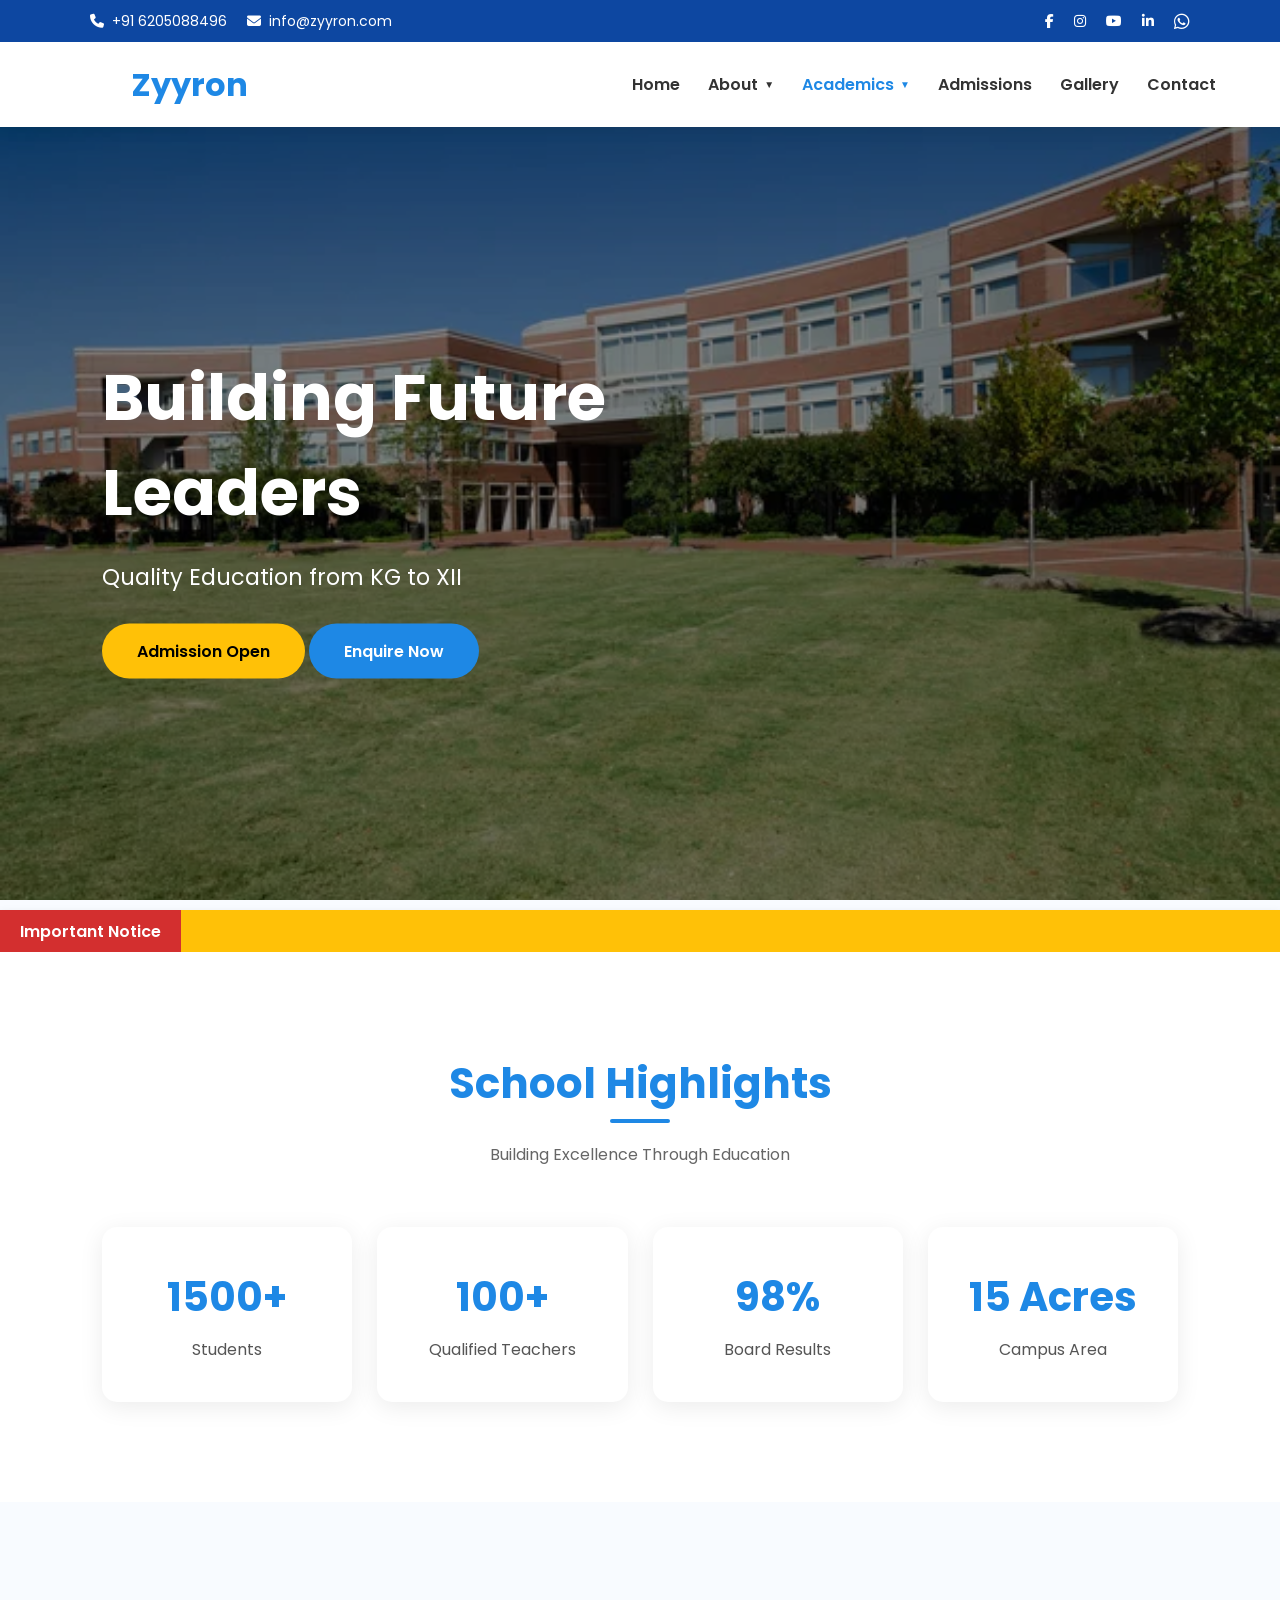
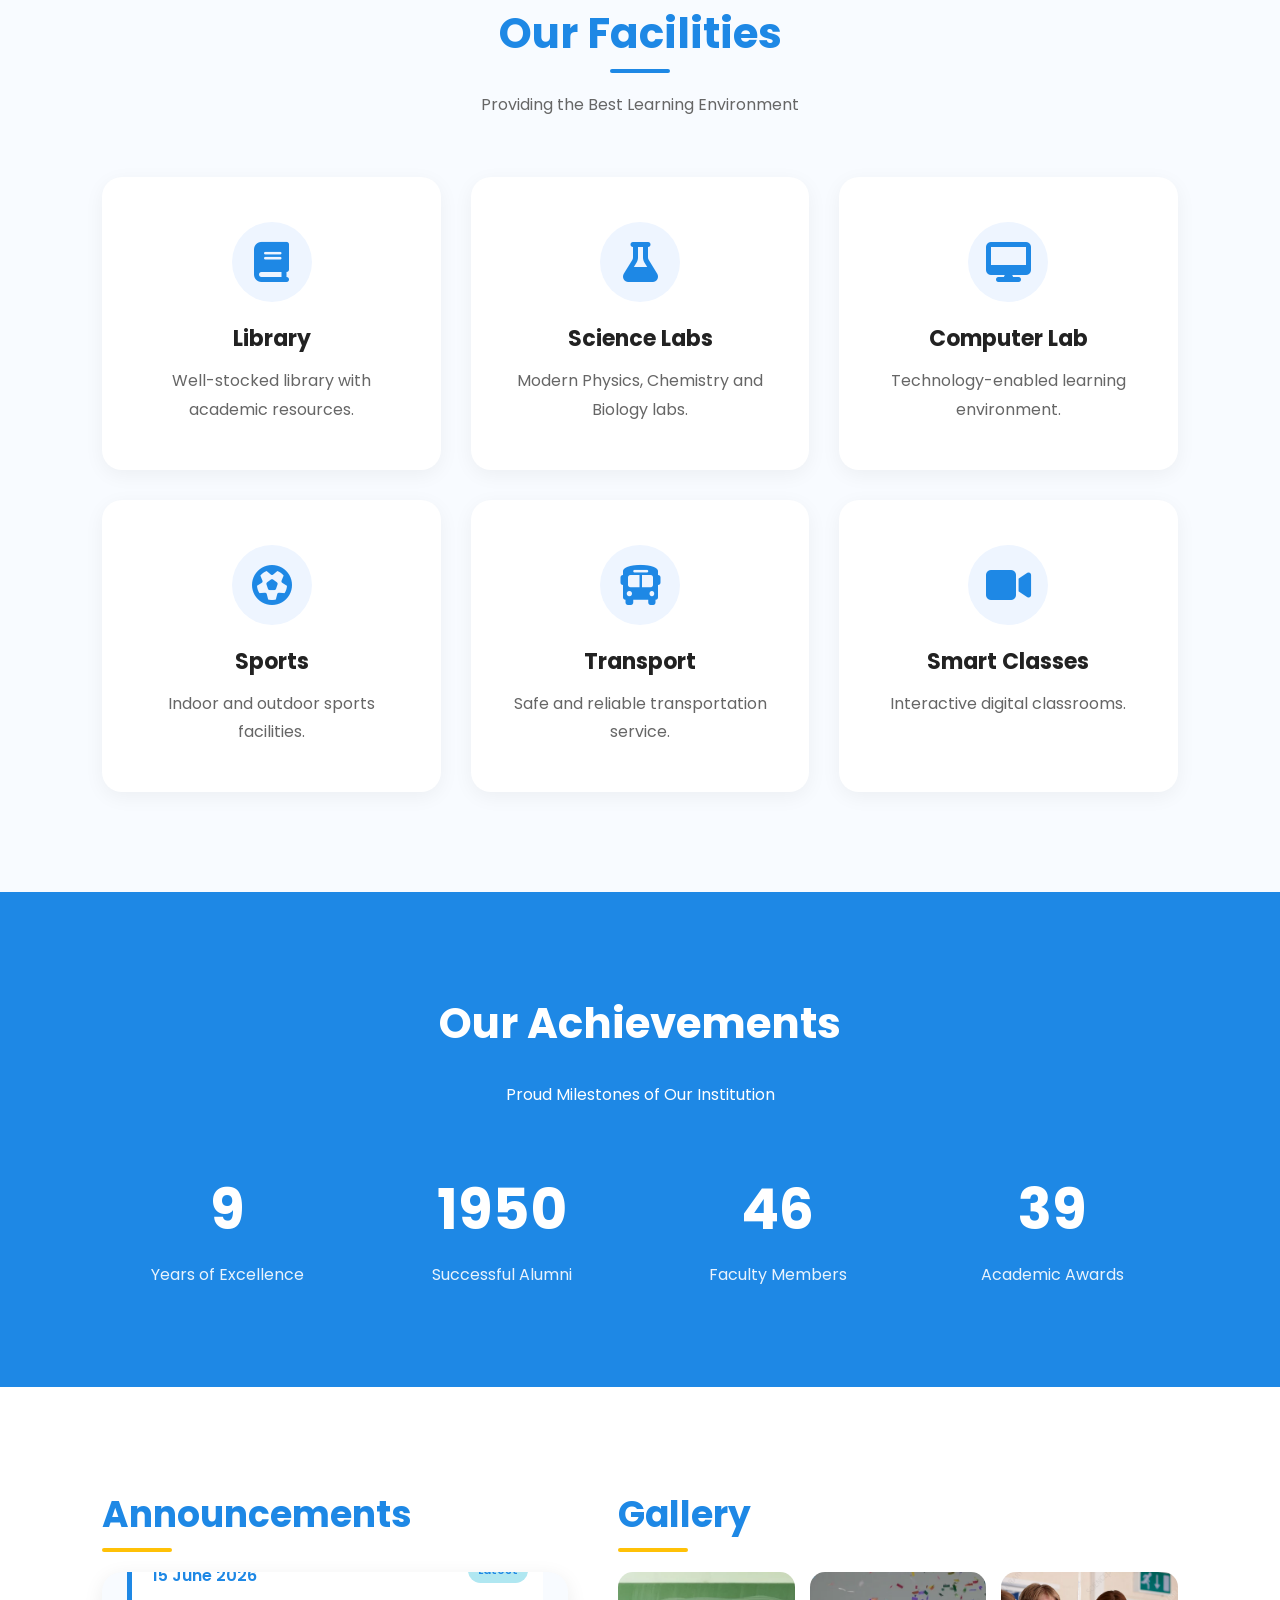
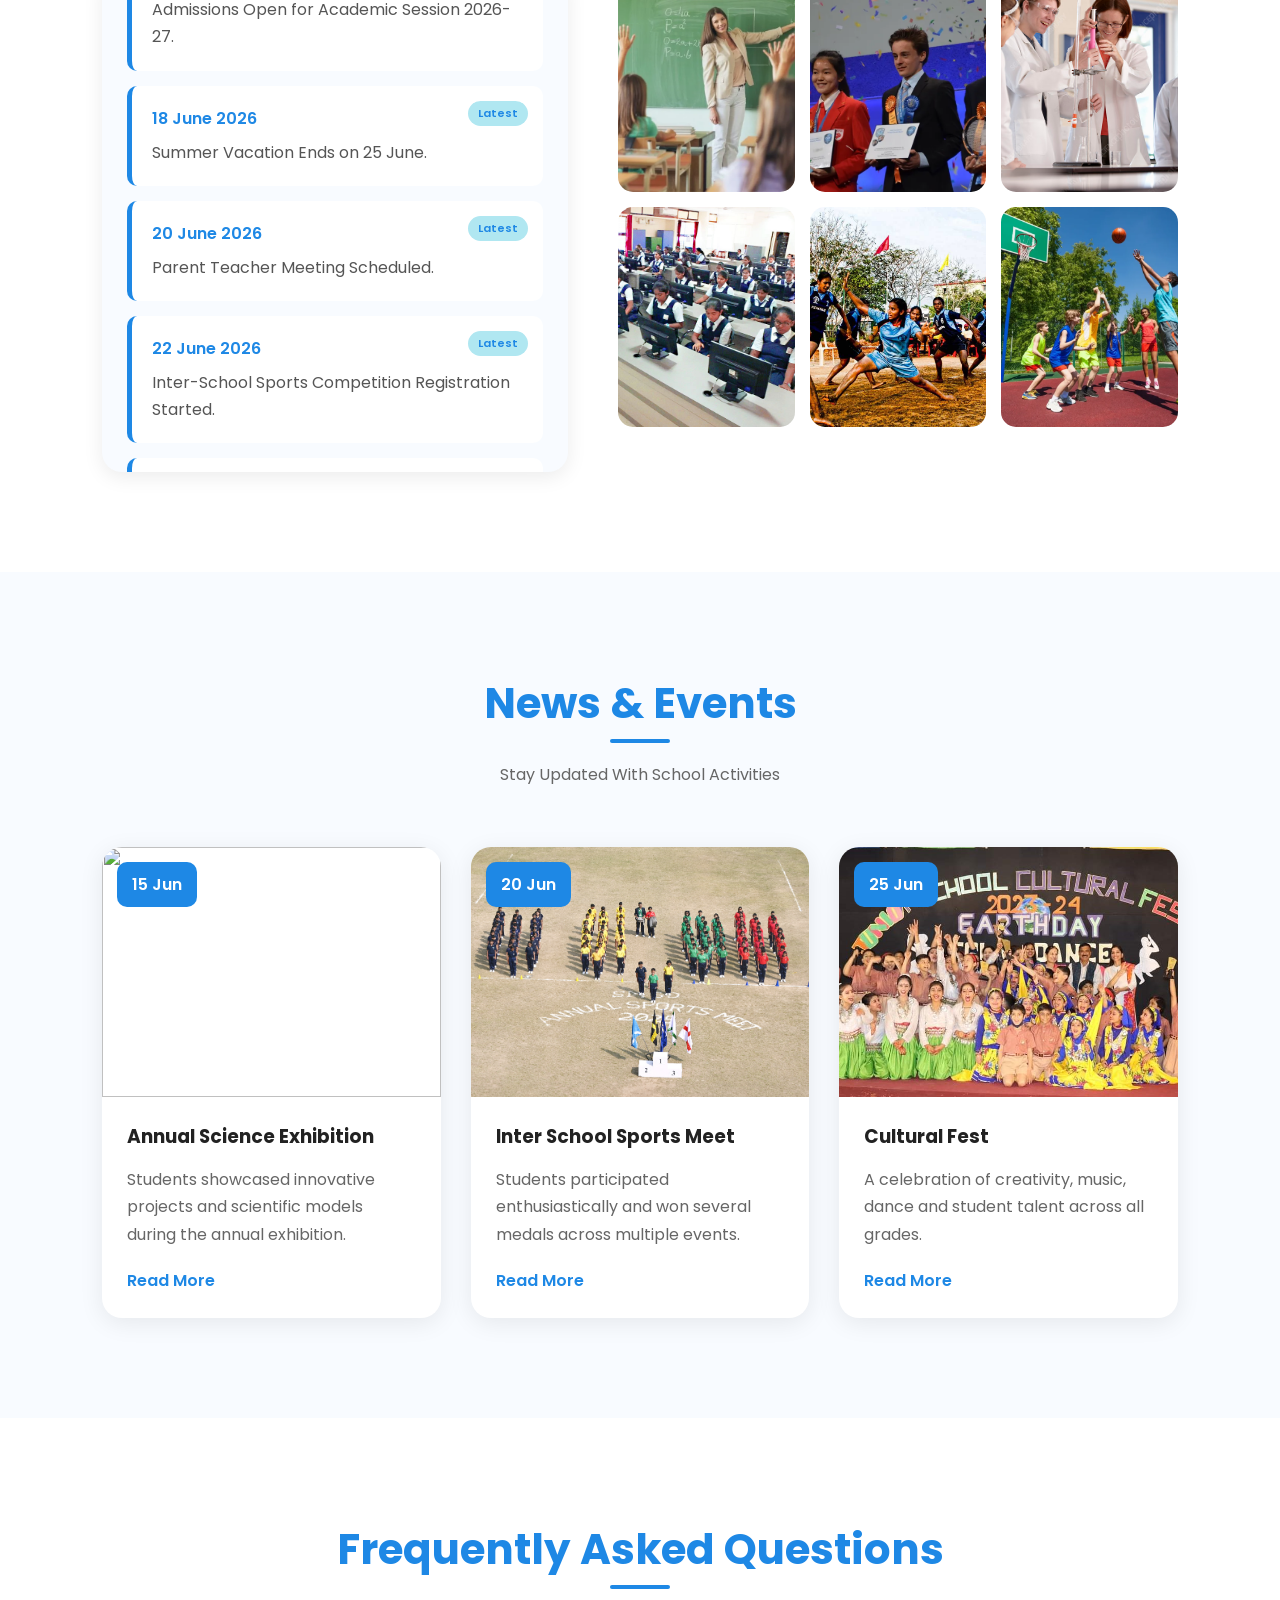
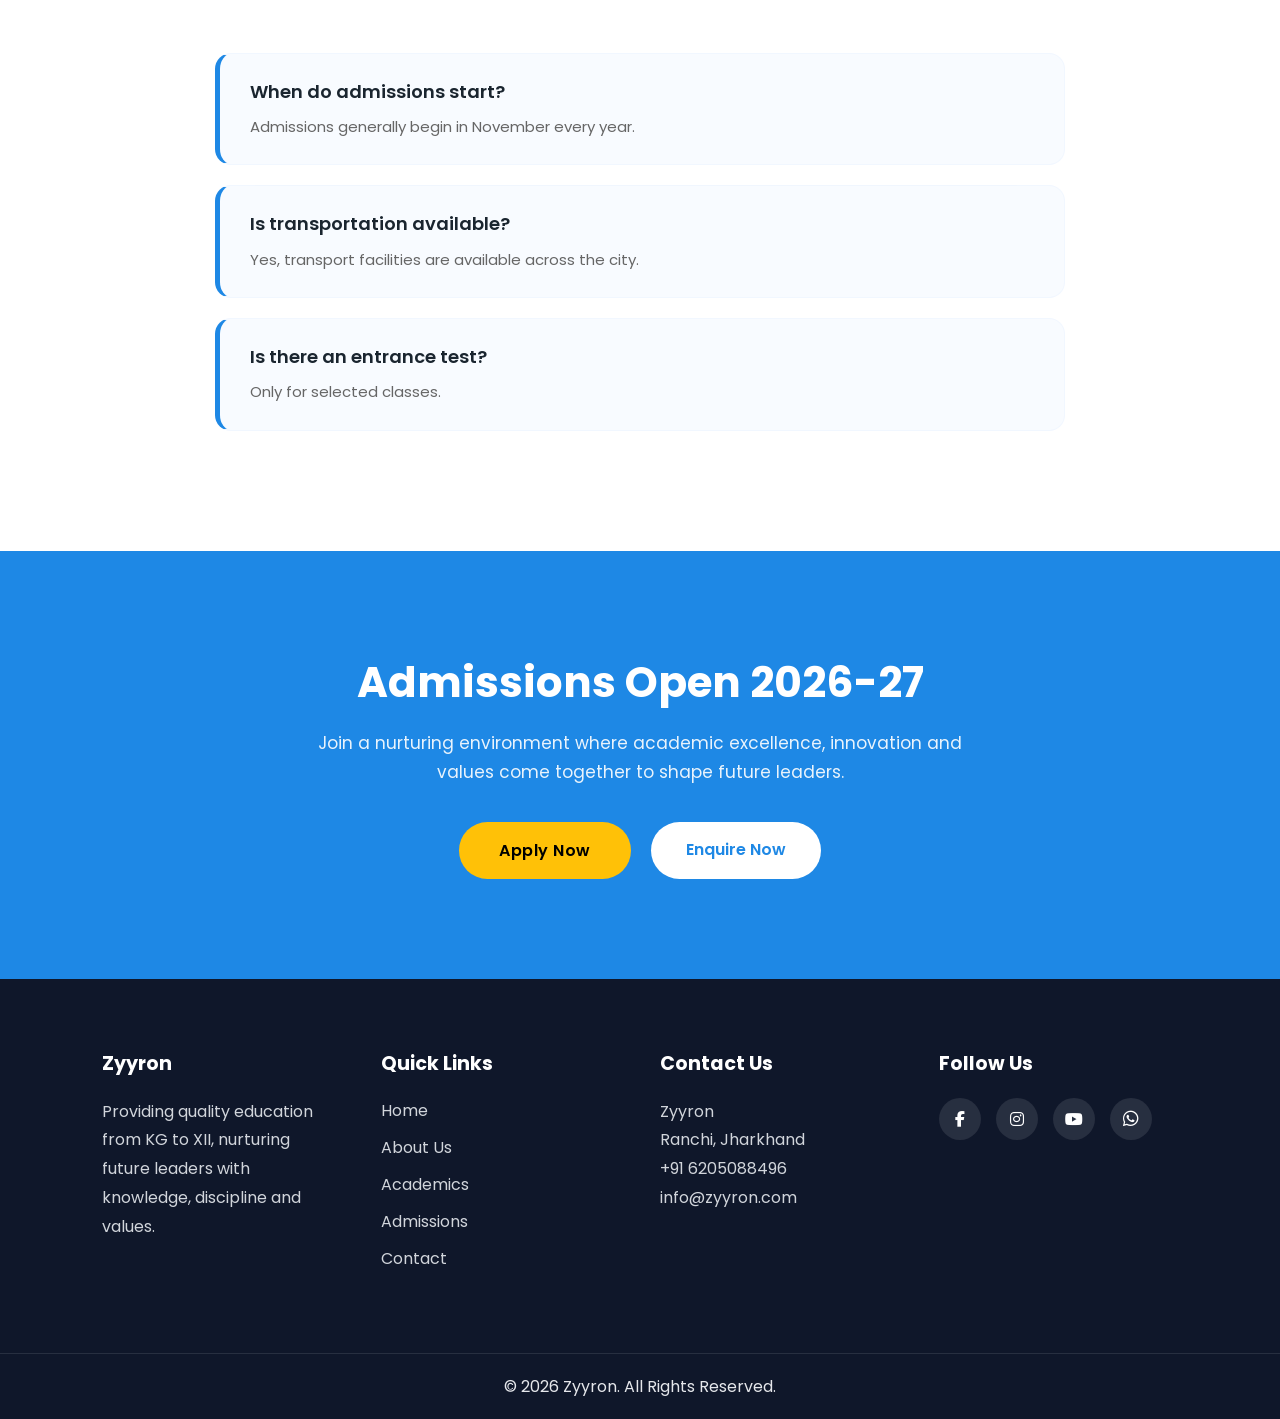
==== commit fed80b00: "Update index.html" ====
--- a/SCHOOL/index.html
+++ b/SCHOOL/index.html
@@ -73,7 +73,7 @@
         </div>
 
         <ul class="nav-links">
-          <li><a href="index.html" class="active">Home</a></li>
+          <li><a href="index.html">Home</a></li>
           <li class="dropdown">
             <a href="about.html">About</a>
 
@@ -92,10 +92,15 @@
             </ul>
           </li>
           <li class="dropdown">
-            <a href="academics.html">Academics</a>
+            <a href="academics.html" class="active">Academics</a>
             <ul class="dropdown-menu">
               <li>
                 <a href="curriculum.html">Curriculum</a>
+              </li>
+              <li>
+                <a href="curriculum.html#teaching-methodology"
+                  >Teaching Methodology</a
+                >
               </li>
             </ul>
           </li>
